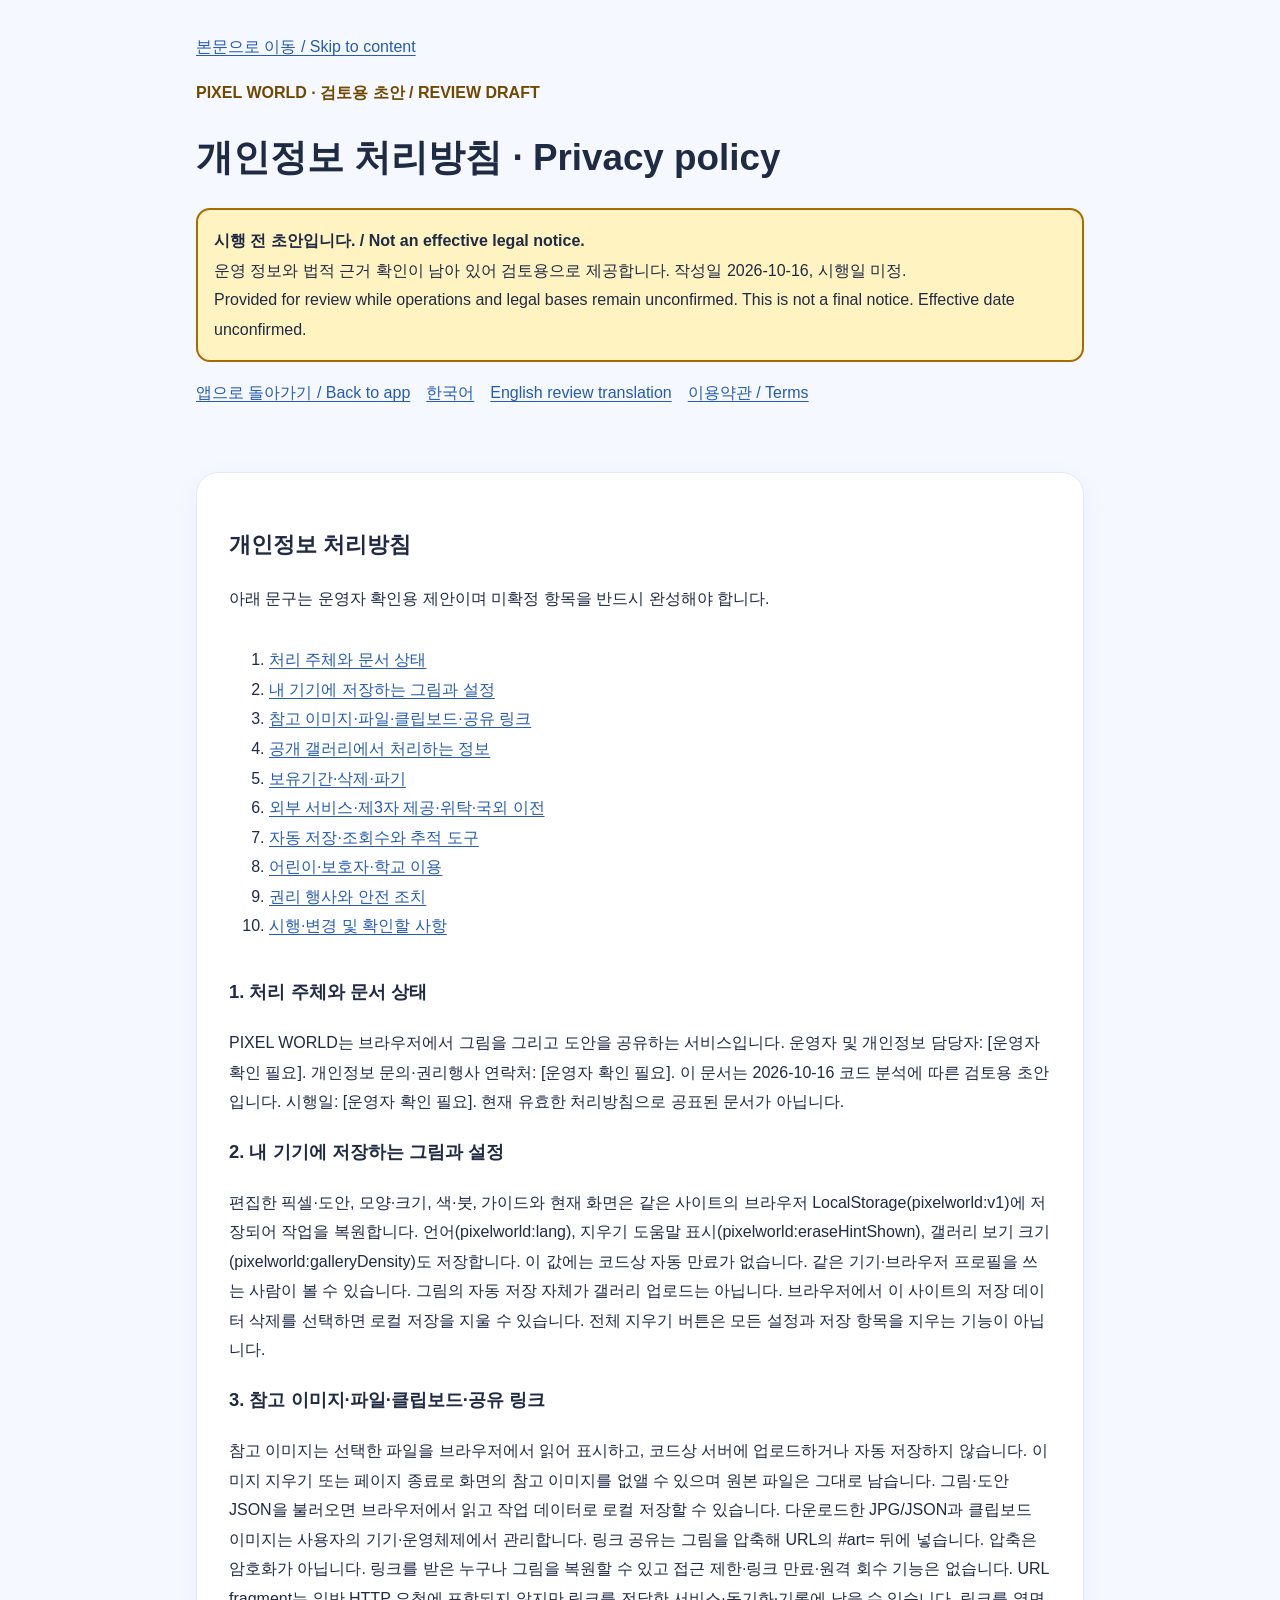
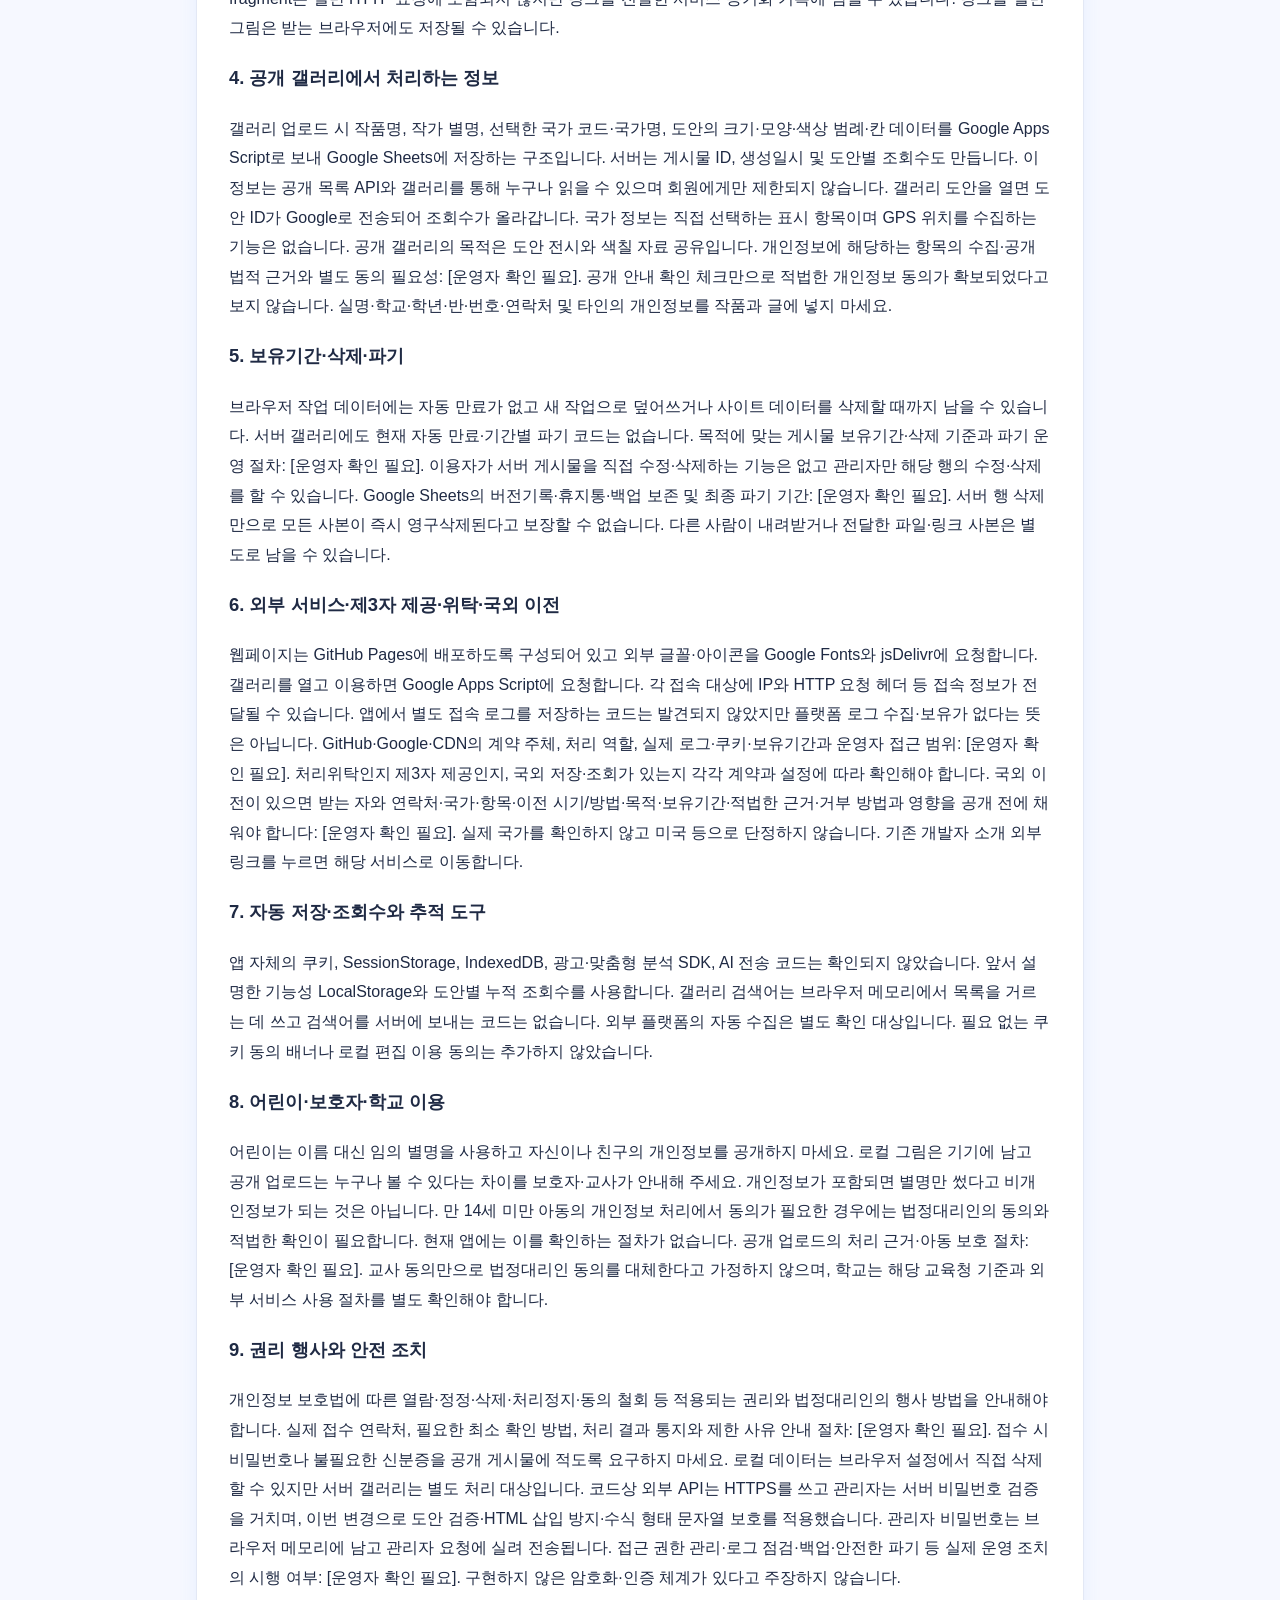
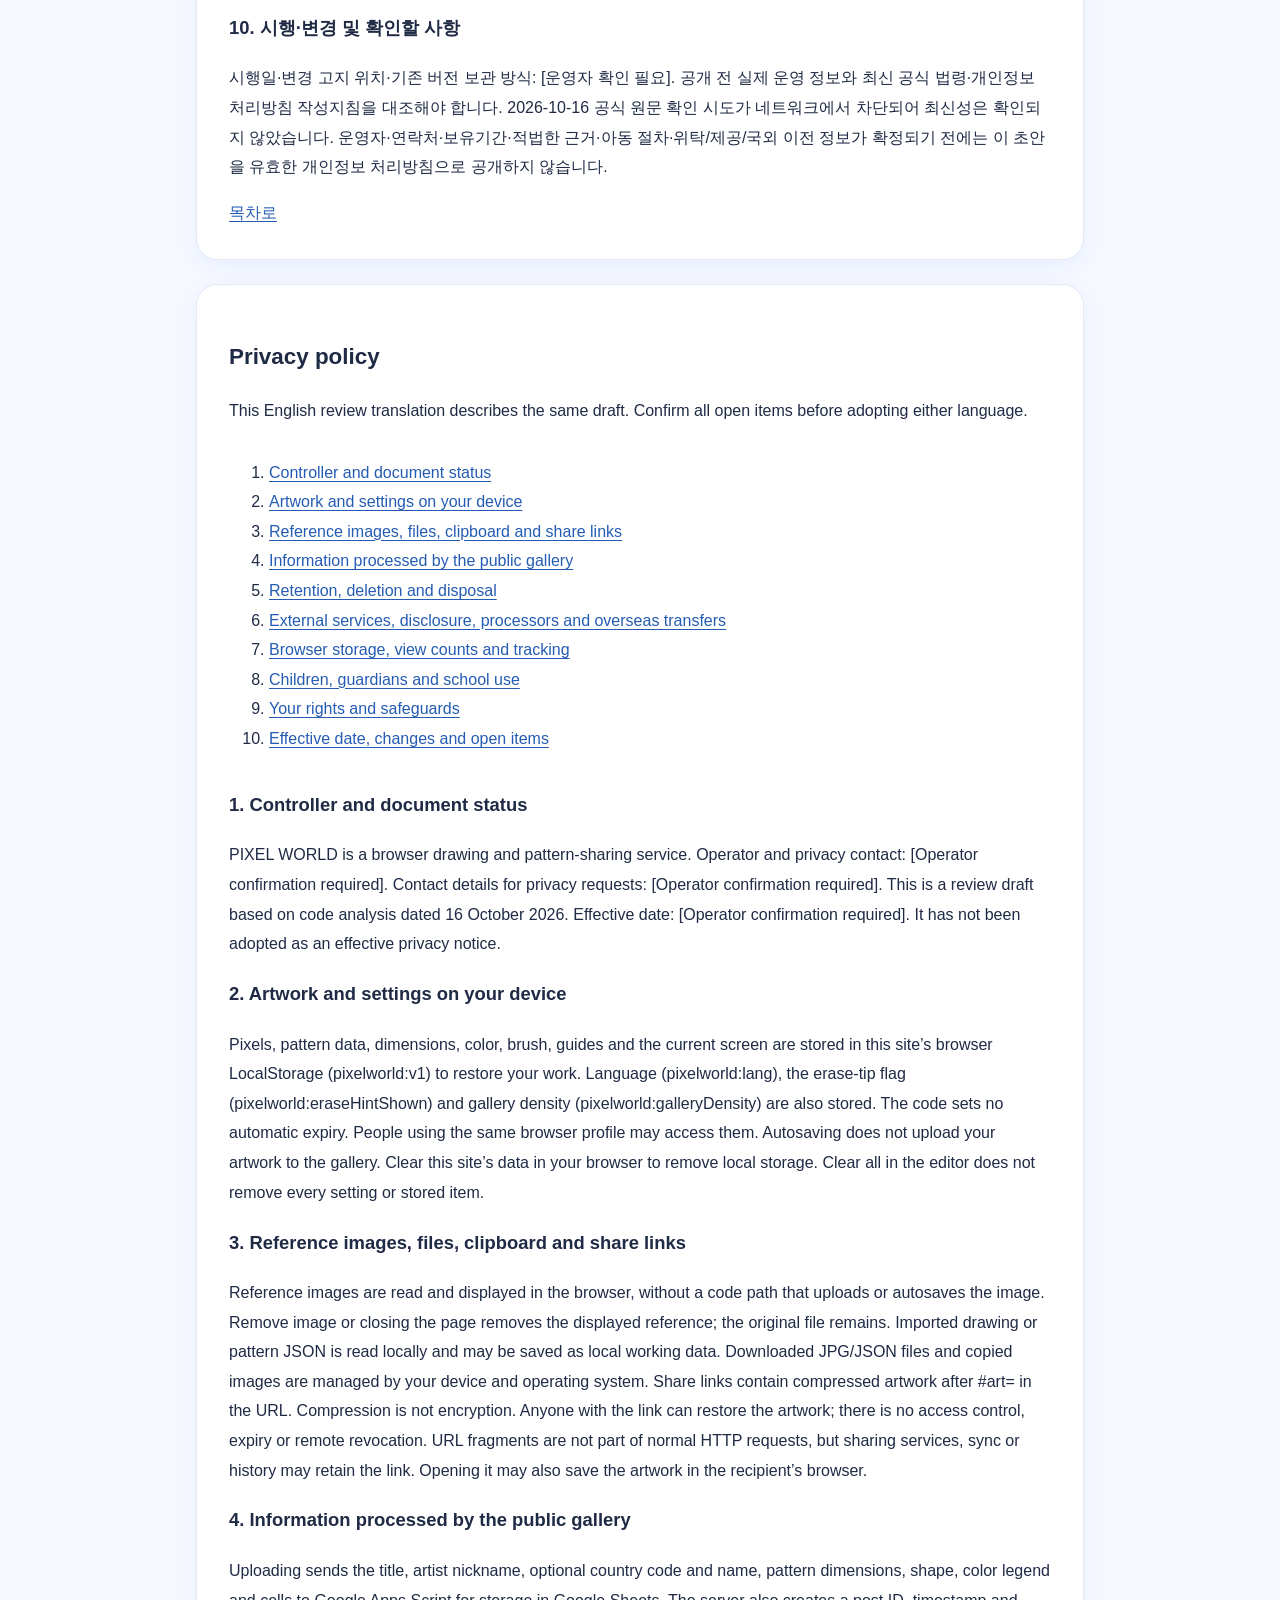
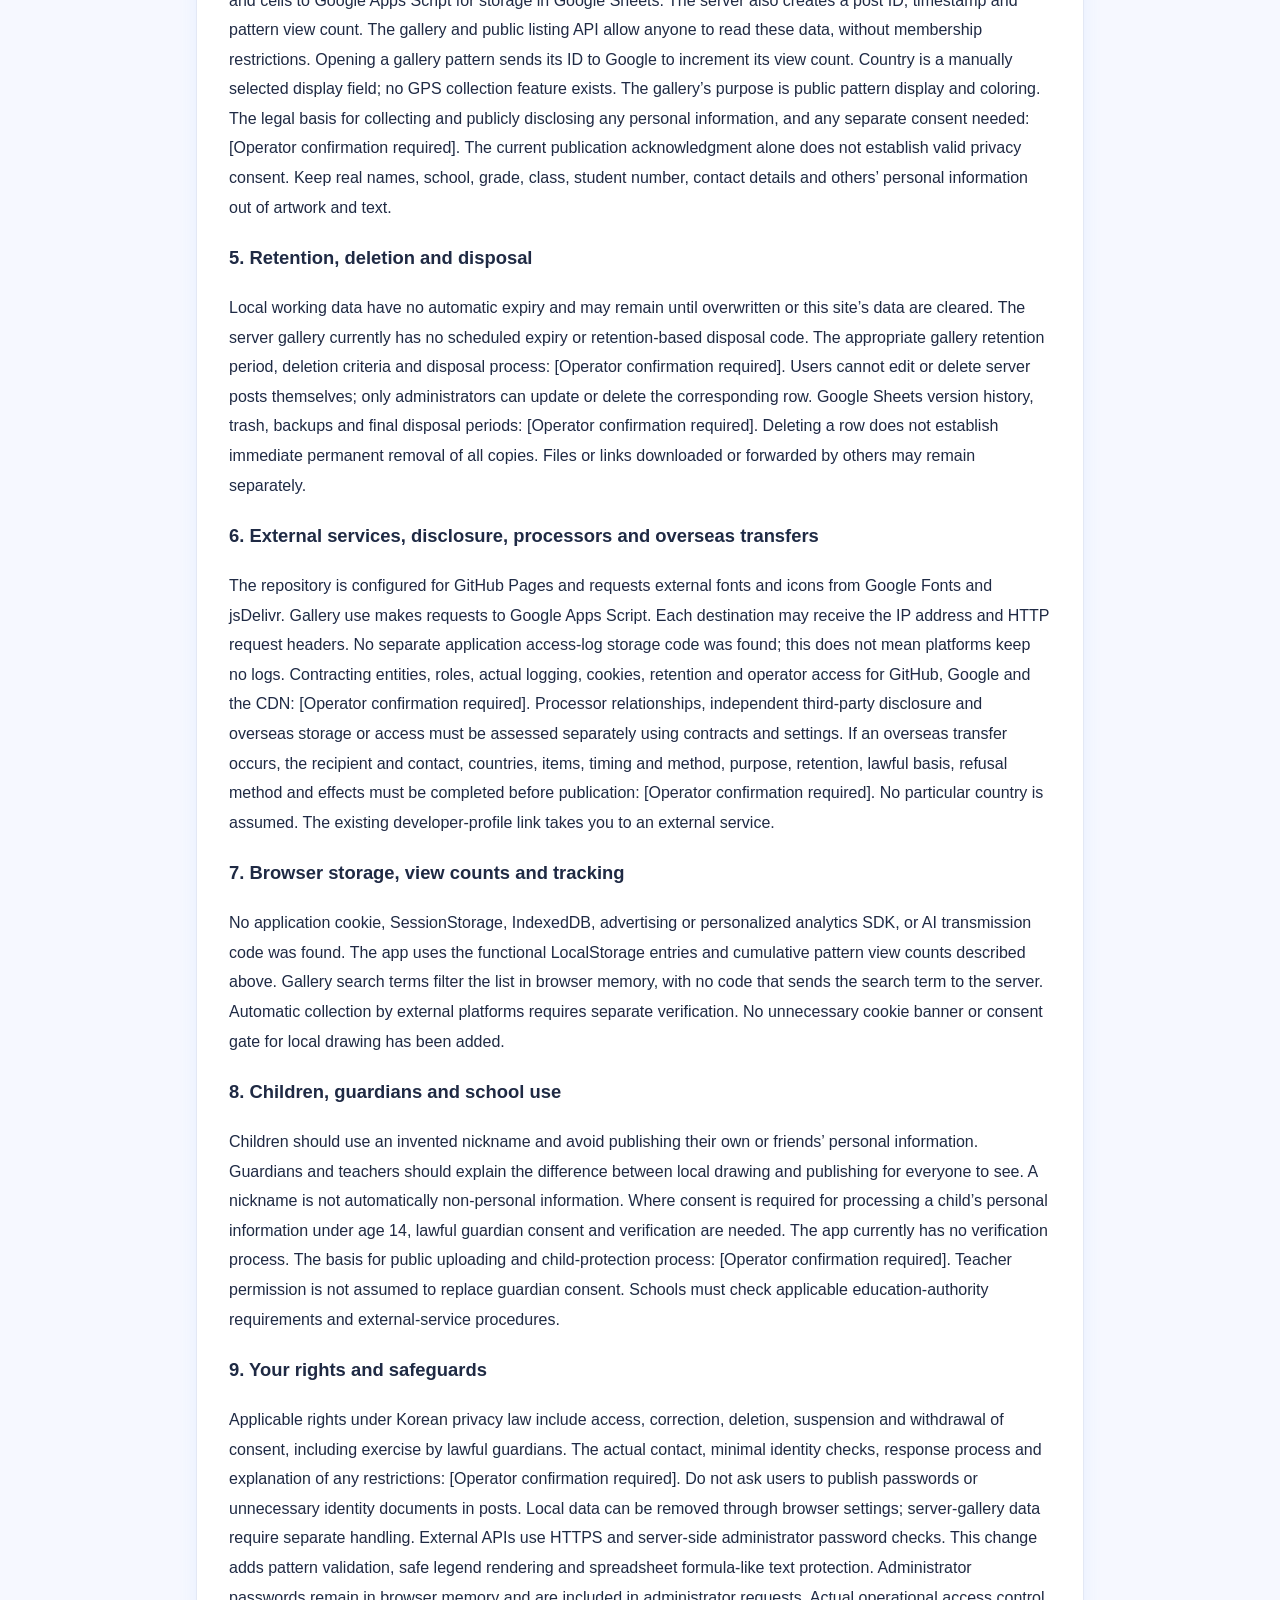
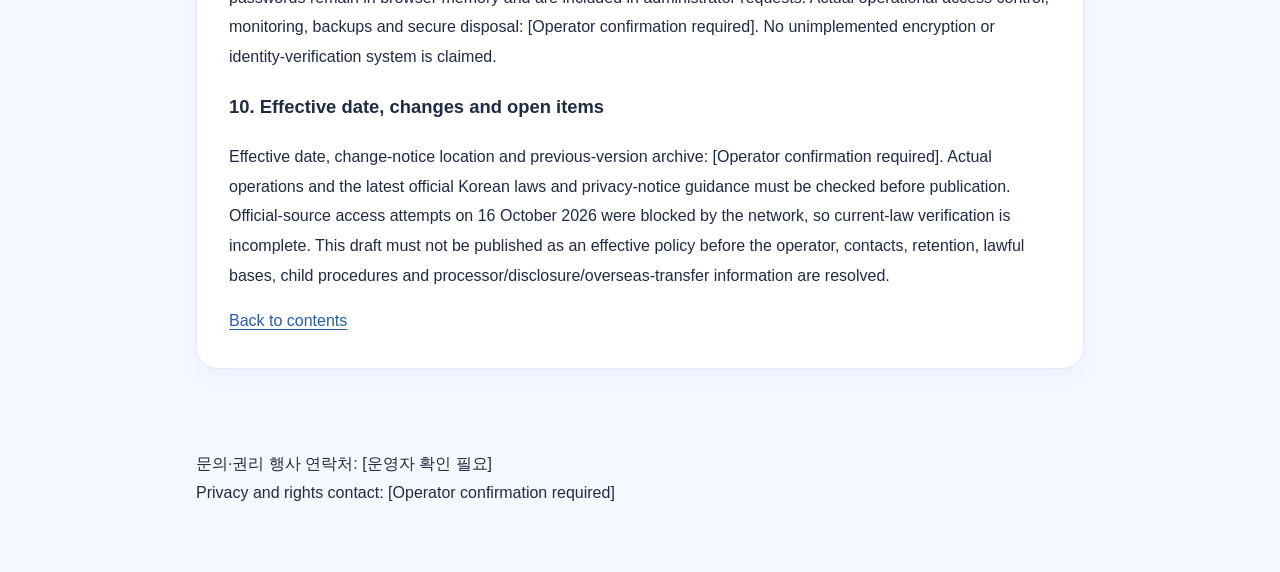
==== privacy.html @ c23c1df1 "Add footer links to clearly labeled legal review drafts" ====
<!doctype html><html lang="ko"><head><meta charset="utf-8"><meta name="viewport" content="width=device-width,initial-scale=1"><meta name="robots" content="noindex,nofollow"><title>PIXEL WORLD · 개인정보 처리방침 검토용 초안 / Draft</title><style>*{box-sizing:border-box}html{scroll-behavior:smooth;scroll-padding-top:1rem}body{margin:0;background:#f6f8ff;color:#1f2a44;font:1rem/1.85 'Pretendard GOV',-apple-system,BlinkMacSystemFont,'Segoe UI',sans-serif}a{color:#245bb3;text-underline-offset:.2em}a:focus-visible{outline:3px solid #2a6bd9;outline-offset:4px}header,main,footer{max-width:58rem;margin:auto;padding:1.25rem}header{padding-top:2rem}h1{font-size:clamp(1.65rem,5vw,2.3rem);line-height:1.4}h2{font-size:1.4rem}h3{font-size:1.15rem}nav{display:flex;flex-wrap:wrap;gap:1rem}article{background:white;padding:clamp(1rem,4vw,2rem);border:1px solid #e3e8f5;border-radius:22px;margin:1.5rem 0;box-shadow:0 6px 20px #4c8dff15}.notice{padding:1rem;background:#fff3c2;border:2px solid #a76b00;border-radius:14px}.badge{font-weight:800;color:#704800}p{overflow-wrap:anywhere}section section{border-top:1px solid #e3e8f5;padding-top:.5rem;margin-top:1.8rem}.skip{display:block}footer{padding-bottom:3rem}@media(prefers-reduced-motion:reduce){html{scroll-behavior:auto}}@media print{body{background:white}article{box-shadow:none}.notice{border:2px solid black}}</style></head><body><header><a class="skip" href="#main">본문으로 이동 / Skip to content</a><p class="badge">PIXEL WORLD · 검토용 초안 / REVIEW DRAFT</p><h1>개인정보 처리방침 · Privacy policy</h1><p class="notice"><strong>시행 전 초안입니다. / Not an effective legal notice.</strong><br>운영 정보와 법적 근거 확인이 남아 있어 검토용으로 제공합니다. 작성일 2026-10-16, 시행일 미정.<br>Provided for review while operations and legal bases remain unconfirmed. This is not a final notice. Effective date unconfirmed.</p><nav aria-label="언어와 문서 / Languages and documents"><a href="index.html">앱으로 돌아가기 / Back to app</a><a href="#ko">한국어</a><a href="#en" lang="en">English review translation</a><a href="terms.html">이용약관 / Terms</a></nav></header><main id="main">
<article lang="ko" id="ko"><h2>개인정보 처리방침</h2><p>아래 문구는 운영자 확인용 제안이며 미확정 항목을 반드시 완성해야 합니다.</p><nav aria-label="목차 / Contents"><ol>
<li><a href="#ko-1">처리 주체와 문서 상태</a></li>
<li><a href="#ko-2">내 기기에 저장하는 그림과 설정</a></li>
<li><a href="#ko-3">참고 이미지·파일·클립보드·공유 링크</a></li>
<li><a href="#ko-4">공개 갤러리에서 처리하는 정보</a></li>
<li><a href="#ko-5">보유기간·삭제·파기</a></li>
<li><a href="#ko-6">외부 서비스·제3자 제공·위탁·국외 이전</a></li>
<li><a href="#ko-7">자동 저장·조회수와 추적 도구</a></li>
<li><a href="#ko-8">어린이·보호자·학교 이용</a></li>
<li><a href="#ko-9">권리 행사와 안전 조치</a></li>
<li><a href="#ko-10">시행·변경 및 확인할 사항</a></li>
</ol></nav>
<section id="ko-1"><h3>1. 처리 주체와 문서 상태</h3><p>PIXEL WORLD는 브라우저에서 그림을 그리고 도안을 공유하는 서비스입니다. 운영자 및 개인정보 담당자: [운영자 확인 필요]. 개인정보 문의·권리행사 연락처: [운영자 확인 필요]. 이 문서는 2026-10-16 코드 분석에 따른 검토용 초안입니다. 시행일: [운영자 확인 필요]. 현재 유효한 처리방침으로 공표된 문서가 아닙니다.</p></section>
<section id="ko-2"><h3>2. 내 기기에 저장하는 그림과 설정</h3><p>편집한 픽셀·도안, 모양·크기, 색·붓, 가이드와 현재 화면은 같은 사이트의 브라우저 LocalStorage(pixelworld:v1)에 저장되어 작업을 복원합니다. 언어(pixelworld:lang), 지우기 도움말 표시(pixelworld:eraseHintShown), 갤러리 보기 크기(pixelworld:galleryDensity)도 저장합니다. 이 값에는 코드상 자동 만료가 없습니다. 같은 기기·브라우저 프로필을 쓰는 사람이 볼 수 있습니다. 그림의 자동 저장 자체가 갤러리 업로드는 아닙니다. 브라우저에서 이 사이트의 저장 데이터 삭제를 선택하면 로컬 저장을 지울 수 있습니다. 전체 지우기 버튼은 모든 설정과 저장 항목을 지우는 기능이 아닙니다.</p></section>
<section id="ko-3"><h3>3. 참고 이미지·파일·클립보드·공유 링크</h3><p>참고 이미지는 선택한 파일을 브라우저에서 읽어 표시하고, 코드상 서버에 업로드하거나 자동 저장하지 않습니다. 이미지 지우기 또는 페이지 종료로 화면의 참고 이미지를 없앨 수 있으며 원본 파일은 그대로 남습니다. 그림·도안 JSON을 불러오면 브라우저에서 읽고 작업 데이터로 로컬 저장할 수 있습니다. 다운로드한 JPG/JSON과 클립보드 이미지는 사용자의 기기·운영체제에서 관리합니다. 링크 공유는 그림을 압축해 URL의 #art= 뒤에 넣습니다. 압축은 암호화가 아닙니다. 링크를 받은 누구나 그림을 복원할 수 있고 접근 제한·링크 만료·원격 회수 기능은 없습니다. URL fragment는 일반 HTTP 요청에 포함되지 않지만 링크를 전달한 서비스·동기화·기록에 남을 수 있습니다. 링크를 열면 그림은 받는 브라우저에도 저장될 수 있습니다.</p></section>
<section id="ko-4"><h3>4. 공개 갤러리에서 처리하는 정보</h3><p>갤러리 업로드 시 작품명, 작가 별명, 선택한 국가 코드·국가명, 도안의 크기·모양·색상 범례·칸 데이터를 Google Apps Script로 보내 Google Sheets에 저장하는 구조입니다. 서버는 게시물 ID, 생성일시 및 도안별 조회수도 만듭니다. 이 정보는 공개 목록 API와 갤러리를 통해 누구나 읽을 수 있으며 회원에게만 제한되지 않습니다. 갤러리 도안을 열면 도안 ID가 Google로 전송되어 조회수가 올라갑니다. 국가 정보는 직접 선택하는 표시 항목이며 GPS 위치를 수집하는 기능은 없습니다. 공개 갤러리의 목적은 도안 전시와 색칠 자료 공유입니다. 개인정보에 해당하는 항목의 수집·공개 법적 근거와 별도 동의 필요성: [운영자 확인 필요]. 공개 안내 확인 체크만으로 적법한 개인정보 동의가 확보되었다고 보지 않습니다. 실명·학교·학년·반·번호·연락처 및 타인의 개인정보를 작품과 글에 넣지 마세요.</p></section>
<section id="ko-5"><h3>5. 보유기간·삭제·파기</h3><p>브라우저 작업 데이터에는 자동 만료가 없고 새 작업으로 덮어쓰거나 사이트 데이터를 삭제할 때까지 남을 수 있습니다. 서버 갤러리에도 현재 자동 만료·기간별 파기 코드는 없습니다. 목적에 맞는 게시물 보유기간·삭제 기준과 파기 운영 절차: [운영자 확인 필요]. 이용자가 서버 게시물을 직접 수정·삭제하는 기능은 없고 관리자만 해당 행의 수정·삭제를 할 수 있습니다. Google Sheets의 버전기록·휴지통·백업 보존 및 최종 파기 기간: [운영자 확인 필요]. 서버 행 삭제만으로 모든 사본이 즉시 영구삭제된다고 보장할 수 없습니다. 다른 사람이 내려받거나 전달한 파일·링크 사본은 별도로 남을 수 있습니다.</p></section>
<section id="ko-6"><h3>6. 외부 서비스·제3자 제공·위탁·국외 이전</h3><p>웹페이지는 GitHub Pages에 배포하도록 구성되어 있고 외부 글꼴·아이콘을 Google Fonts와 jsDelivr에 요청합니다. 갤러리를 열고 이용하면 Google Apps Script에 요청합니다. 각 접속 대상에 IP와 HTTP 요청 헤더 등 접속 정보가 전달될 수 있습니다. 앱에서 별도 접속 로그를 저장하는 코드는 발견되지 않았지만 플랫폼 로그 수집·보유가 없다는 뜻은 아닙니다. GitHub·Google·CDN의 계약 주체, 처리 역할, 실제 로그·쿠키·보유기간과 운영자 접근 범위: [운영자 확인 필요]. 처리위탁인지 제3자 제공인지, 국외 저장·조회가 있는지 각각 계약과 설정에 따라 확인해야 합니다. 국외 이전이 있으면 받는 자와 연락처·국가·항목·이전 시기/방법·목적·보유기간·적법한 근거·거부 방법과 영향을 공개 전에 채워야 합니다: [운영자 확인 필요]. 실제 국가를 확인하지 않고 미국 등으로 단정하지 않습니다. 기존 개발자 소개 외부 링크를 누르면 해당 서비스로 이동합니다.</p></section>
<section id="ko-7"><h3>7. 자동 저장·조회수와 추적 도구</h3><p>앱 자체의 쿠키, SessionStorage, IndexedDB, 광고·맞춤형 분석 SDK, AI 전송 코드는 확인되지 않았습니다. 앞서 설명한 기능성 LocalStorage와 도안별 누적 조회수를 사용합니다. 갤러리 검색어는 브라우저 메모리에서 목록을 거르는 데 쓰고 검색어를 서버에 보내는 코드는 없습니다. 외부 플랫폼의 자동 수집은 별도 확인 대상입니다. 필요 없는 쿠키 동의 배너나 로컬 편집 이용 동의는 추가하지 않았습니다.</p></section>
<section id="ko-8"><h3>8. 어린이·보호자·학교 이용</h3><p>어린이는 이름 대신 임의 별명을 사용하고 자신이나 친구의 개인정보를 공개하지 마세요. 로컬 그림은 기기에 남고 공개 업로드는 누구나 볼 수 있다는 차이를 보호자·교사가 안내해 주세요. 개인정보가 포함되면 별명만 썼다고 비개인정보가 되는 것은 아닙니다. 만 14세 미만 아동의 개인정보 처리에서 동의가 필요한 경우에는 법정대리인의 동의와 적법한 확인이 필요합니다. 현재 앱에는 이를 확인하는 절차가 없습니다. 공개 업로드의 처리 근거·아동 보호 절차: [운영자 확인 필요]. 교사 동의만으로 법정대리인 동의를 대체한다고 가정하지 않으며, 학교는 해당 교육청 기준과 외부 서비스 사용 절차를 별도 확인해야 합니다.</p></section>
<section id="ko-9"><h3>9. 권리 행사와 안전 조치</h3><p>개인정보 보호법에 따른 열람·정정·삭제·처리정지·동의 철회 등 적용되는 권리와 법정대리인의 행사 방법을 안내해야 합니다. 실제 접수 연락처, 필요한 최소 확인 방법, 처리 결과 통지와 제한 사유 안내 절차: [운영자 확인 필요]. 접수 시 비밀번호나 불필요한 신분증을 공개 게시물에 적도록 요구하지 마세요. 로컬 데이터는 브라우저 설정에서 직접 삭제할 수 있지만 서버 갤러리는 별도 처리 대상입니다. 코드상 외부 API는 HTTPS를 쓰고 관리자는 서버 비밀번호 검증을 거치며, 이번 변경으로 도안 검증·HTML 삽입 방지·수식 형태 문자열 보호를 적용했습니다. 관리자 비밀번호는 브라우저 메모리에 남고 관리자 요청에 실려 전송됩니다. 접근 권한 관리·로그 점검·백업·안전한 파기 등 실제 운영 조치의 시행 여부: [운영자 확인 필요]. 구현하지 않은 암호화·인증 체계가 있다고 주장하지 않습니다.</p></section>
<section id="ko-10"><h3>10. 시행·변경 및 확인할 사항</h3><p>시행일·변경 고지 위치·기존 버전 보관 방식: [운영자 확인 필요]. 공개 전 실제 운영 정보와 최신 공식 법령·개인정보 처리방침 작성지침을 대조해야 합니다. 2026-10-16 공식 원문 확인 시도가 네트워크에서 차단되어 최신성은 확인되지 않았습니다. 운영자·연락처·보유기간·적법한 근거·아동 절차·위탁/제공/국외 이전 정보가 확정되기 전에는 이 초안을 유효한 개인정보 처리방침으로 공개하지 않습니다.</p></section>
<a href="#ko">목차로</a></article>
<article lang="en" id="en"><h2>Privacy policy</h2><p>This English review translation describes the same draft. Confirm all open items before adopting either language.</p><nav aria-label="목차 / Contents"><ol>
<li><a href="#en-1">Controller and document status</a></li>
<li><a href="#en-2">Artwork and settings on your device</a></li>
<li><a href="#en-3">Reference images, files, clipboard and share links</a></li>
<li><a href="#en-4">Information processed by the public gallery</a></li>
<li><a href="#en-5">Retention, deletion and disposal</a></li>
<li><a href="#en-6">External services, disclosure, processors and overseas transfers</a></li>
<li><a href="#en-7">Browser storage, view counts and tracking</a></li>
<li><a href="#en-8">Children, guardians and school use</a></li>
<li><a href="#en-9">Your rights and safeguards</a></li>
<li><a href="#en-10">Effective date, changes and open items</a></li>
</ol></nav>
<section id="en-1"><h3>1. Controller and document status</h3><p>PIXEL WORLD is a browser drawing and pattern-sharing service. Operator and privacy contact: [Operator confirmation required]. Contact details for privacy requests: [Operator confirmation required]. This is a review draft based on code analysis dated 16 October 2026. Effective date: [Operator confirmation required]. It has not been adopted as an effective privacy notice.</p></section>
<section id="en-2"><h3>2. Artwork and settings on your device</h3><p>Pixels, pattern data, dimensions, color, brush, guides and the current screen are stored in this site’s browser LocalStorage (pixelworld:v1) to restore your work. Language (pixelworld:lang), the erase-tip flag (pixelworld:eraseHintShown) and gallery density (pixelworld:galleryDensity) are also stored. The code sets no automatic expiry. People using the same browser profile may access them. Autosaving does not upload your artwork to the gallery. Clear this site’s data in your browser to remove local storage. Clear all in the editor does not remove every setting or stored item.</p></section>
<section id="en-3"><h3>3. Reference images, files, clipboard and share links</h3><p>Reference images are read and displayed in the browser, without a code path that uploads or autosaves the image. Remove image or closing the page removes the displayed reference; the original file remains. Imported drawing or pattern JSON is read locally and may be saved as local working data. Downloaded JPG/JSON files and copied images are managed by your device and operating system. Share links contain compressed artwork after #art= in the URL. Compression is not encryption. Anyone with the link can restore the artwork; there is no access control, expiry or remote revocation. URL fragments are not part of normal HTTP requests, but sharing services, sync or history may retain the link. Opening it may also save the artwork in the recipient’s browser.</p></section>
<section id="en-4"><h3>4. Information processed by the public gallery</h3><p>Uploading sends the title, artist nickname, optional country code and name, pattern dimensions, shape, color legend and cells to Google Apps Script for storage in Google Sheets. The server also creates a post ID, timestamp and pattern view count. The gallery and public listing API allow anyone to read these data, without membership restrictions. Opening a gallery pattern sends its ID to Google to increment its view count. Country is a manually selected display field; no GPS collection feature exists. The gallery’s purpose is public pattern display and coloring. The legal basis for collecting and publicly disclosing any personal information, and any separate consent needed: [Operator confirmation required]. The current publication acknowledgment alone does not establish valid privacy consent. Keep real names, school, grade, class, student number, contact details and others’ personal information out of artwork and text.</p></section>
<section id="en-5"><h3>5. Retention, deletion and disposal</h3><p>Local working data have no automatic expiry and may remain until overwritten or this site’s data are cleared. The server gallery currently has no scheduled expiry or retention-based disposal code. The appropriate gallery retention period, deletion criteria and disposal process: [Operator confirmation required]. Users cannot edit or delete server posts themselves; only administrators can update or delete the corresponding row. Google Sheets version history, trash, backups and final disposal periods: [Operator confirmation required]. Deleting a row does not establish immediate permanent removal of all copies. Files or links downloaded or forwarded by others may remain separately.</p></section>
<section id="en-6"><h3>6. External services, disclosure, processors and overseas transfers</h3><p>The repository is configured for GitHub Pages and requests external fonts and icons from Google Fonts and jsDelivr. Gallery use makes requests to Google Apps Script. Each destination may receive the IP address and HTTP request headers. No separate application access-log storage code was found; this does not mean platforms keep no logs. Contracting entities, roles, actual logging, cookies, retention and operator access for GitHub, Google and the CDN: [Operator confirmation required]. Processor relationships, independent third-party disclosure and overseas storage or access must be assessed separately using contracts and settings. If an overseas transfer occurs, the recipient and contact, countries, items, timing and method, purpose, retention, lawful basis, refusal method and effects must be completed before publication: [Operator confirmation required]. No particular country is assumed. The existing developer-profile link takes you to an external service.</p></section>
<section id="en-7"><h3>7. Browser storage, view counts and tracking</h3><p>No application cookie, SessionStorage, IndexedDB, advertising or personalized analytics SDK, or AI transmission code was found. The app uses the functional LocalStorage entries and cumulative pattern view counts described above. Gallery search terms filter the list in browser memory, with no code that sends the search term to the server. Automatic collection by external platforms requires separate verification. No unnecessary cookie banner or consent gate for local drawing has been added.</p></section>
<section id="en-8"><h3>8. Children, guardians and school use</h3><p>Children should use an invented nickname and avoid publishing their own or friends’ personal information. Guardians and teachers should explain the difference between local drawing and publishing for everyone to see. A nickname is not automatically non-personal information. Where consent is required for processing a child’s personal information under age 14, lawful guardian consent and verification are needed. The app currently has no verification process. The basis for public uploading and child-protection process: [Operator confirmation required]. Teacher permission is not assumed to replace guardian consent. Schools must check applicable education-authority requirements and external-service procedures.</p></section>
<section id="en-9"><h3>9. Your rights and safeguards</h3><p>Applicable rights under Korean privacy law include access, correction, deletion, suspension and withdrawal of consent, including exercise by lawful guardians. The actual contact, minimal identity checks, response process and explanation of any restrictions: [Operator confirmation required]. Do not ask users to publish passwords or unnecessary identity documents in posts. Local data can be removed through browser settings; server-gallery data require separate handling. External APIs use HTTPS and server-side administrator password checks. This change adds pattern validation, safe legend rendering and spreadsheet formula-like text protection. Administrator passwords remain in browser memory and are included in administrator requests. Actual operational access control, monitoring, backups and secure disposal: [Operator confirmation required]. No unimplemented encryption or identity-verification system is claimed.</p></section>
<section id="en-10"><h3>10. Effective date, changes and open items</h3><p>Effective date, change-notice location and previous-version archive: [Operator confirmation required]. Actual operations and the latest official Korean laws and privacy-notice guidance must be checked before publication. Official-source access attempts on 16 October 2026 were blocked by the network, so current-law verification is incomplete. This draft must not be published as an effective policy before the operator, contacts, retention, lawful bases, child procedures and processor/disclosure/overseas-transfer information are resolved.</p></section>
<a href="#en">Back to contents</a></article>
</main><footer><p>문의·권리 행사 연락처: [운영자 확인 필요]<br>Privacy and rights contact: [Operator confirmation required]</p></footer></body></html>
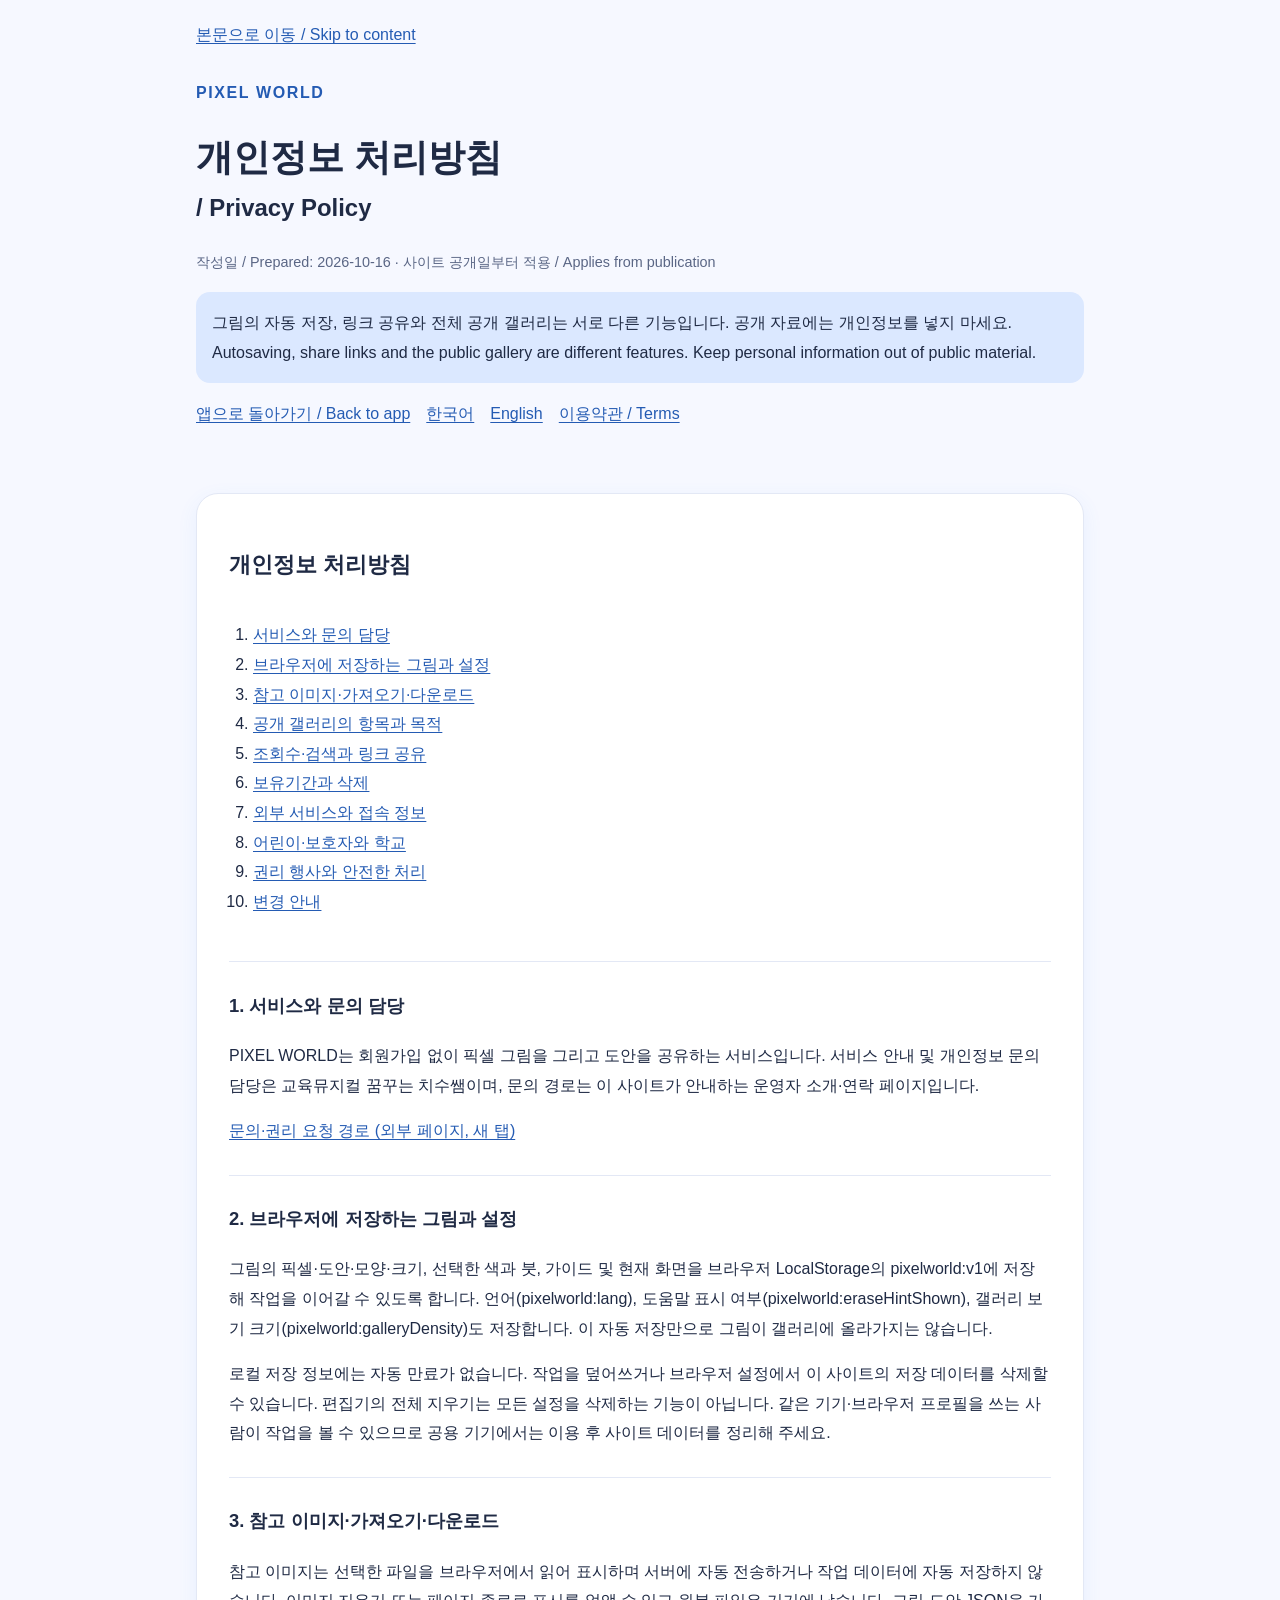
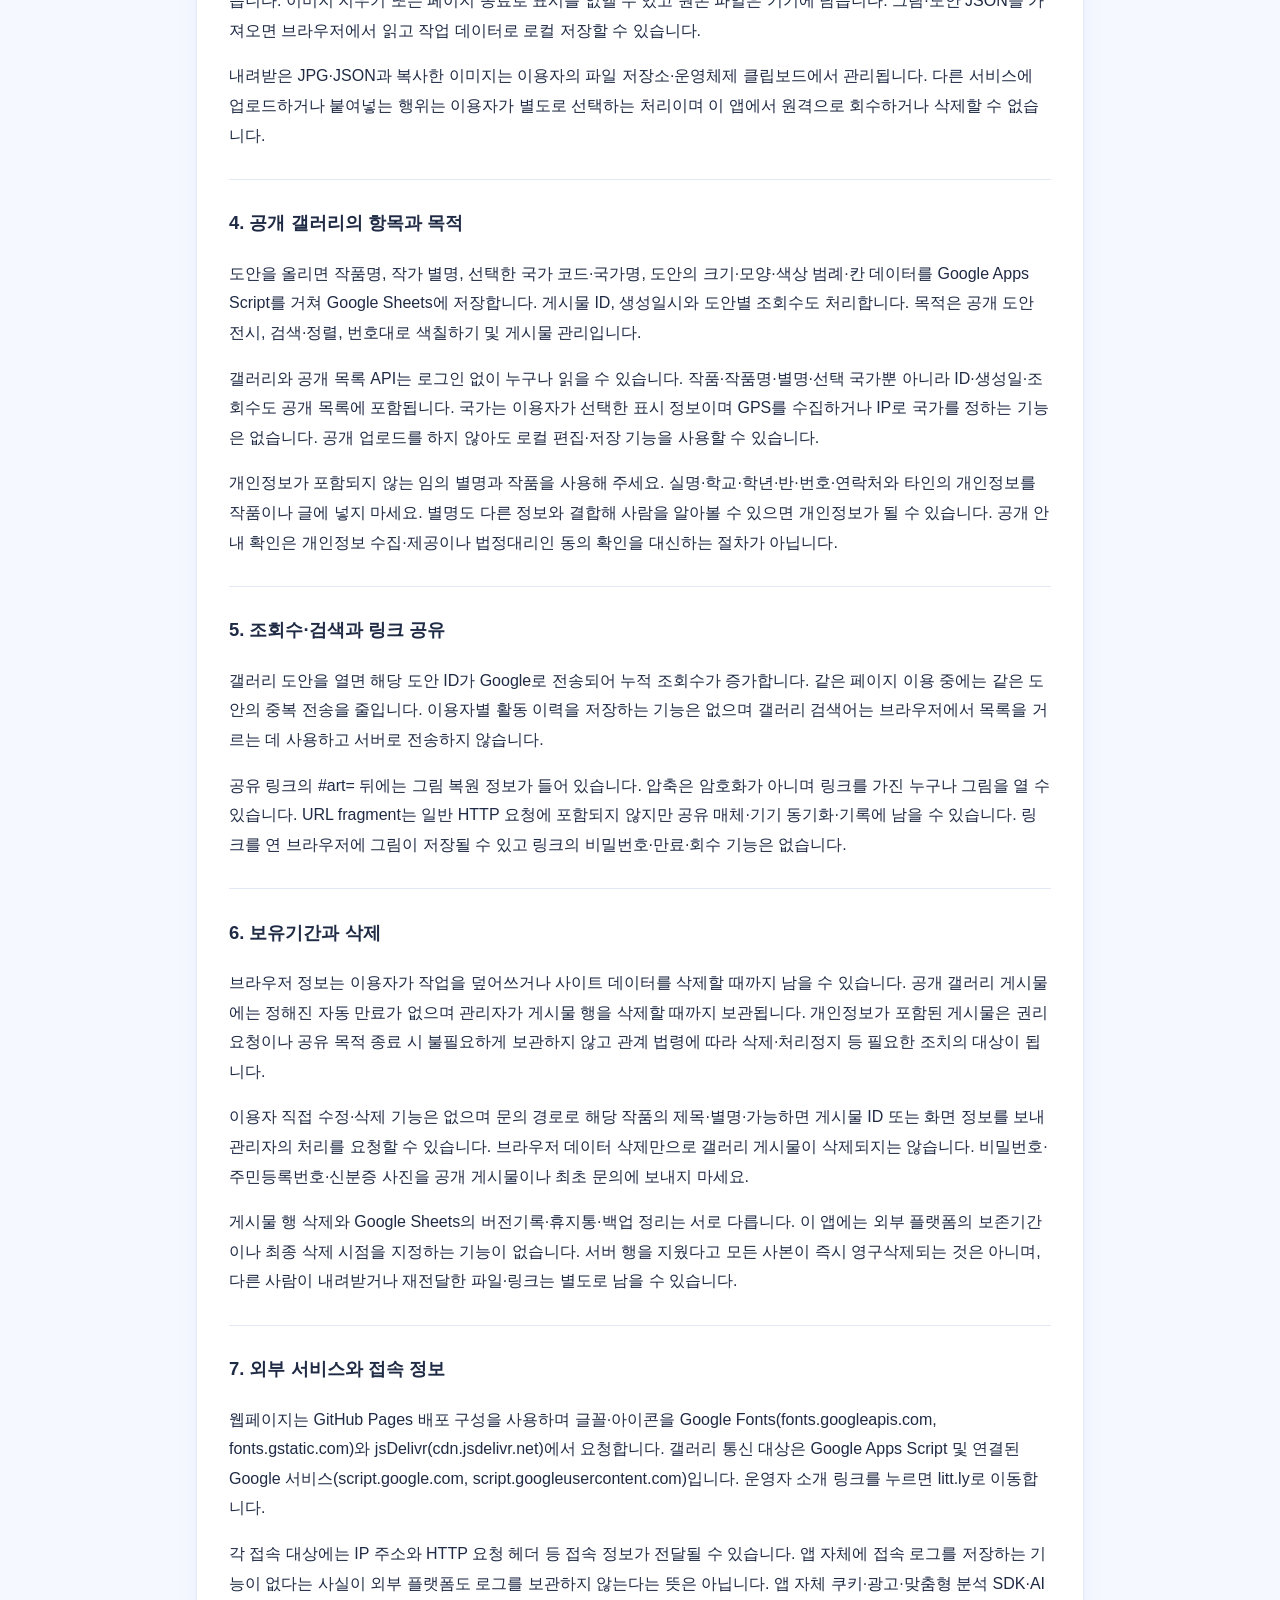
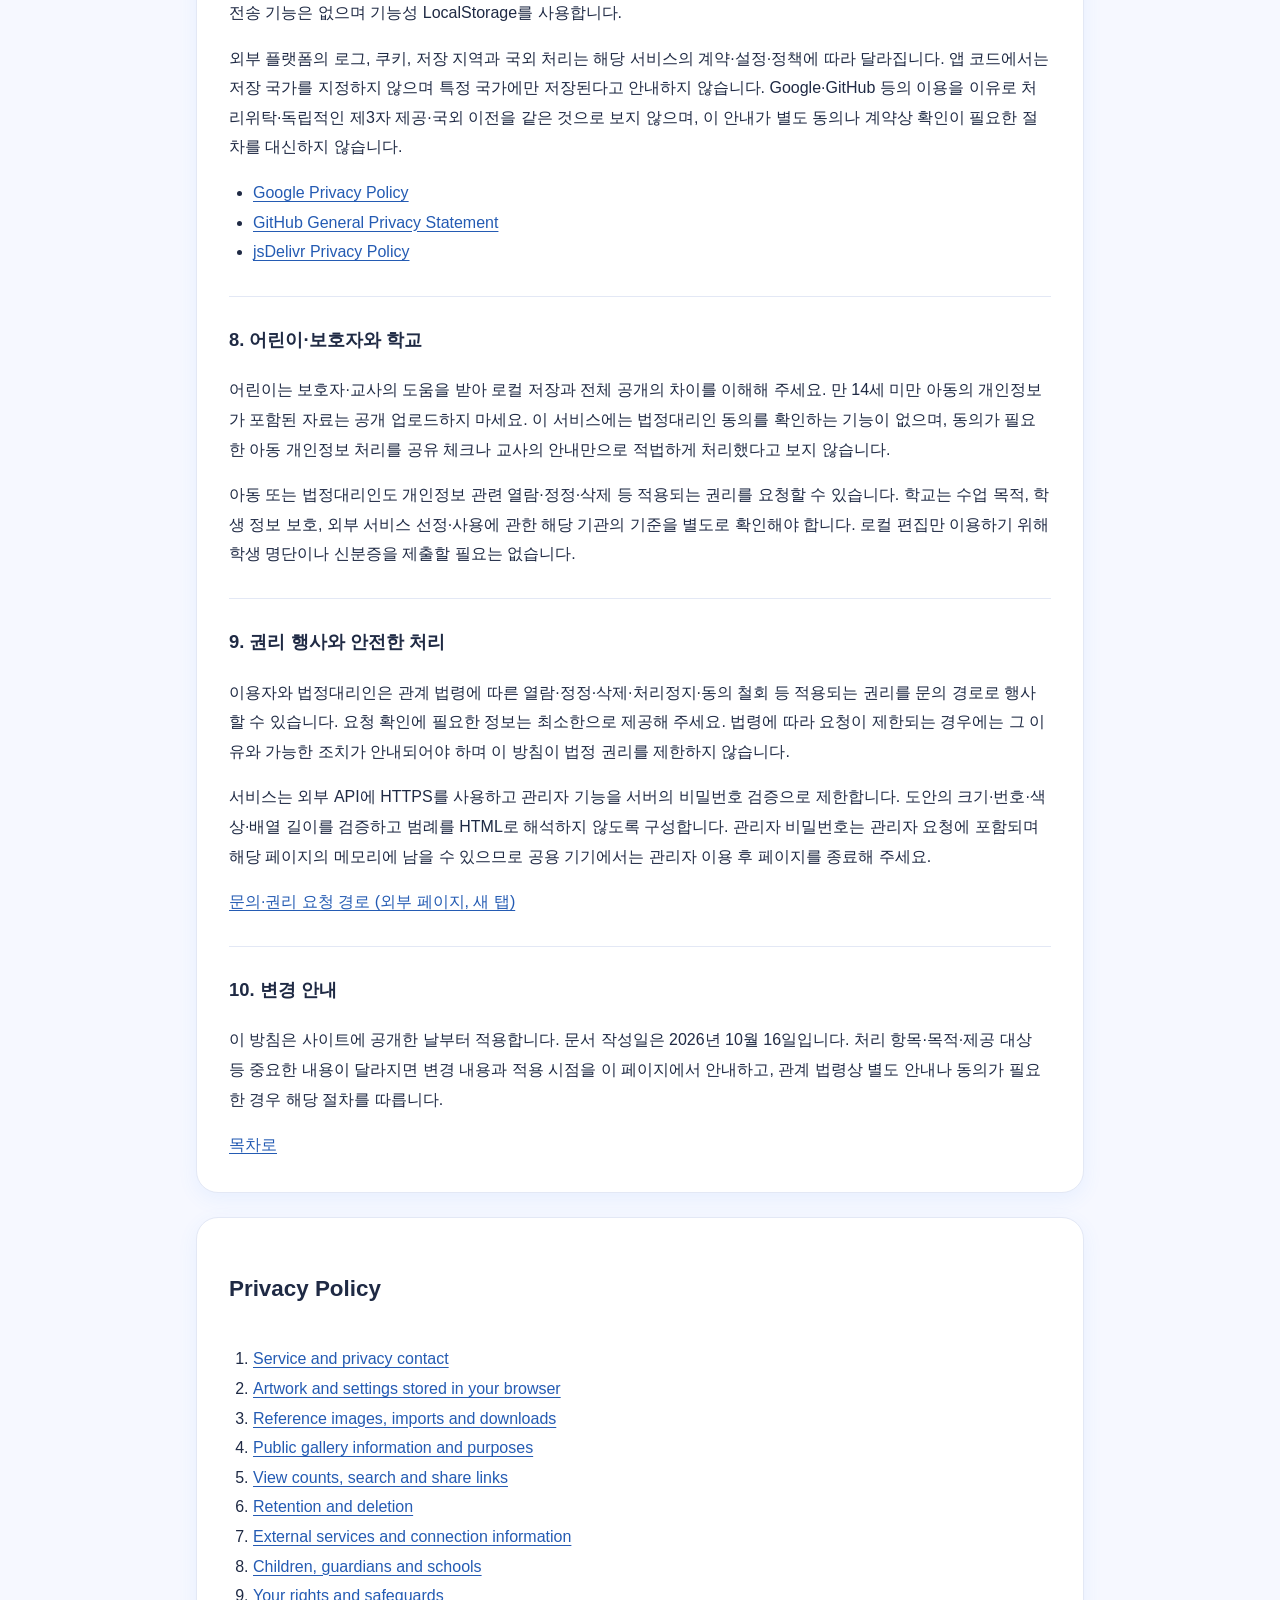
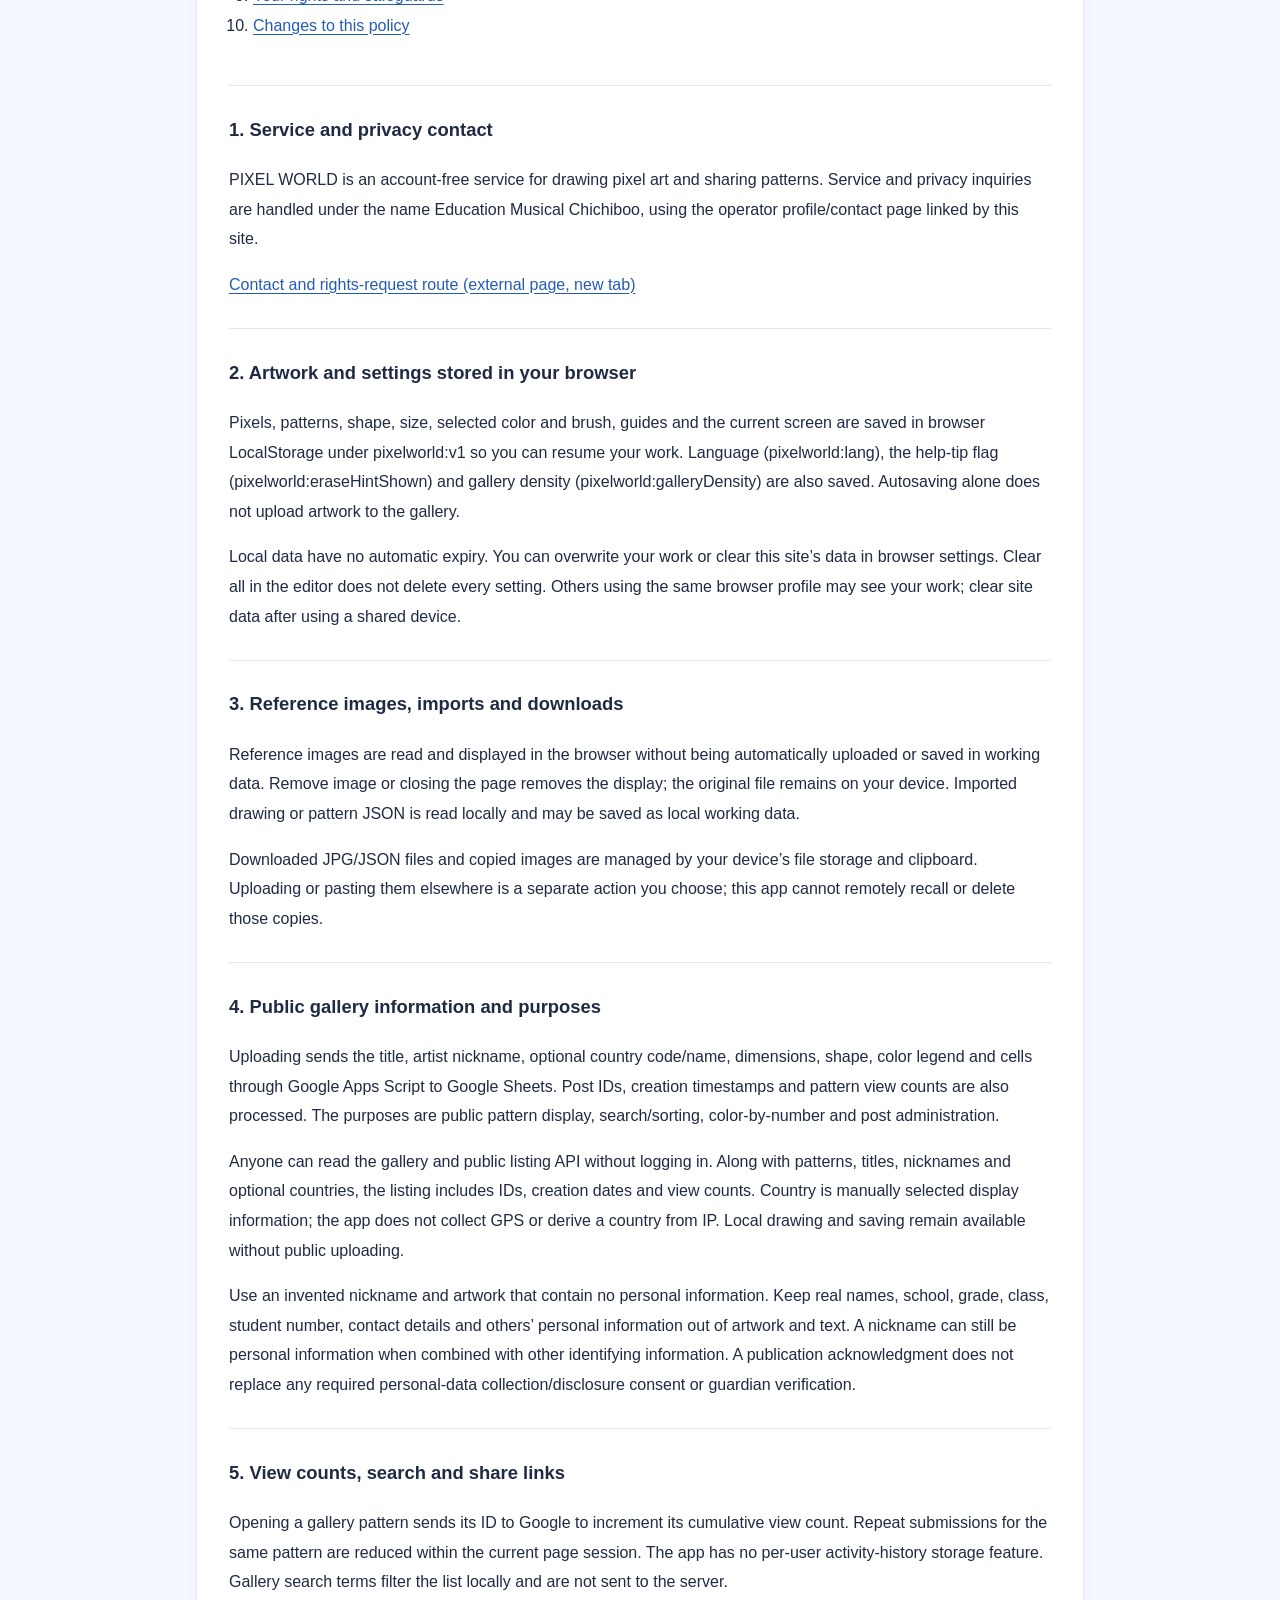
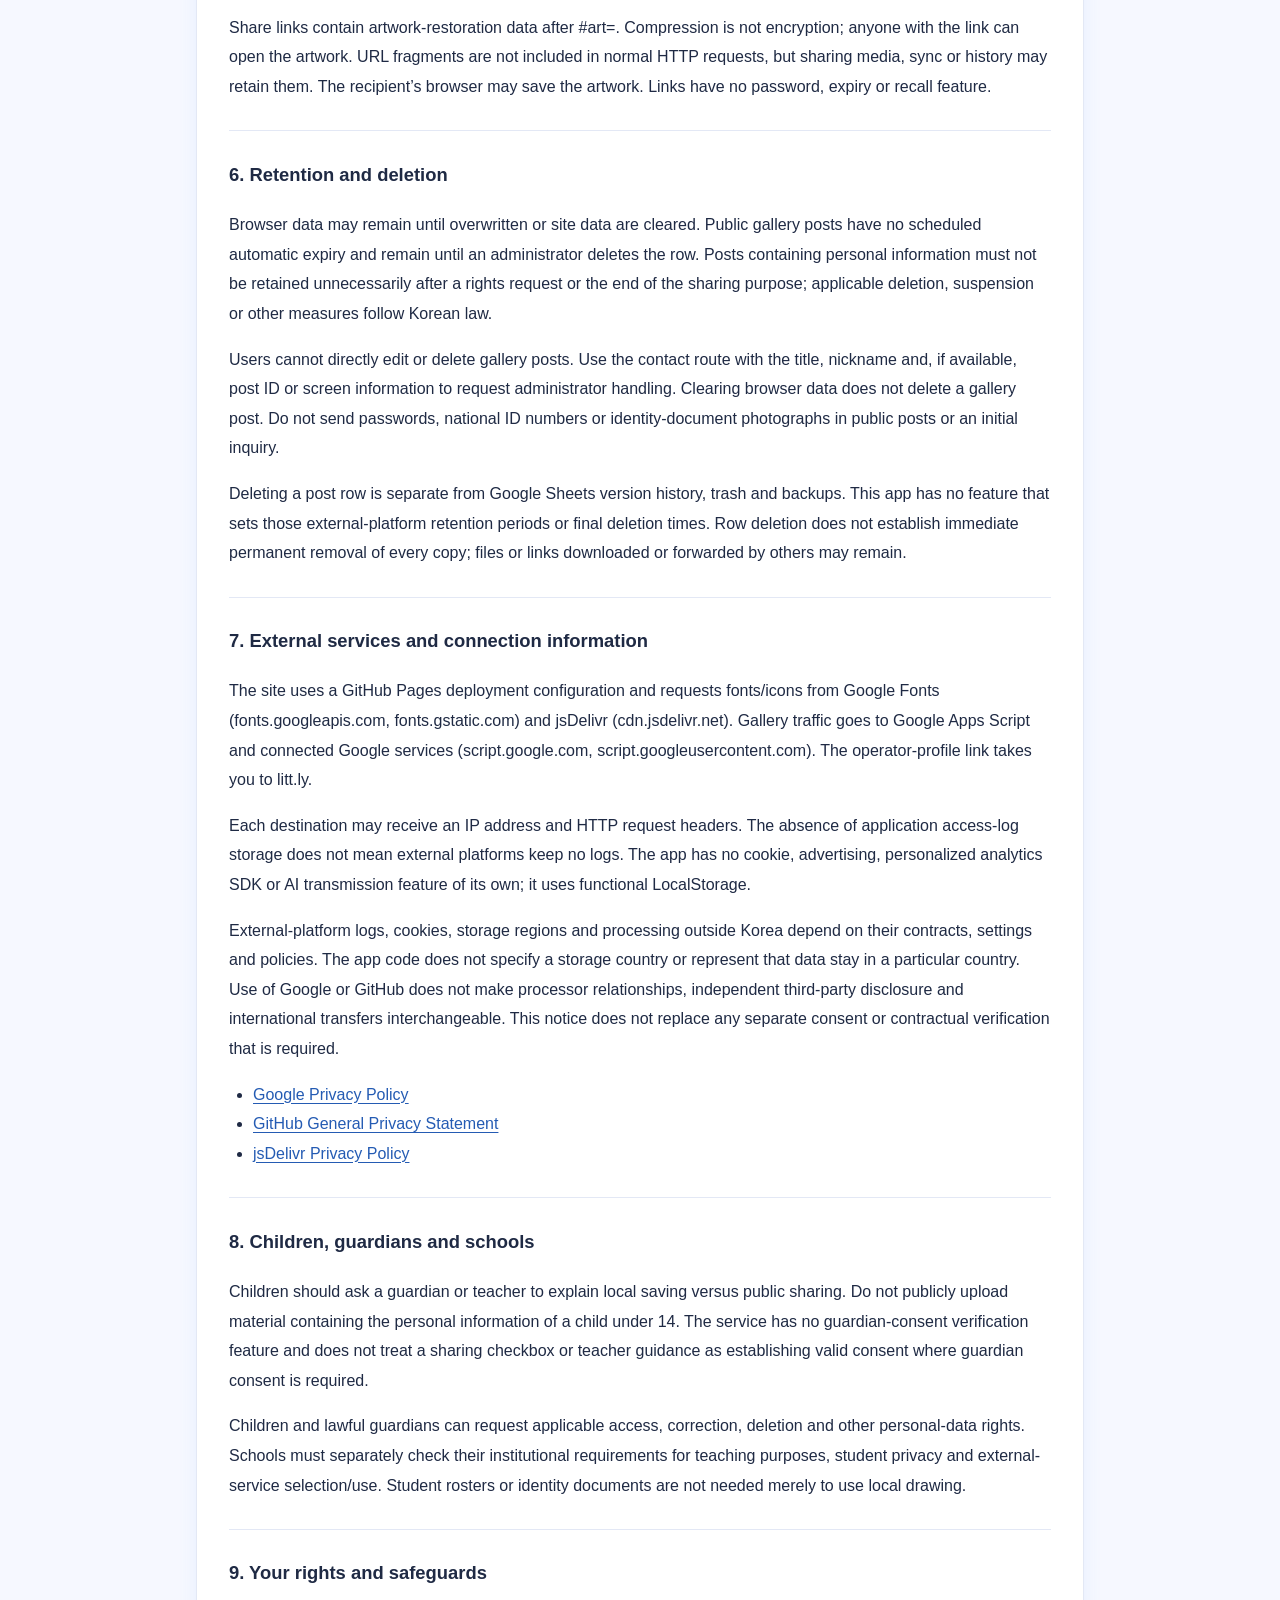
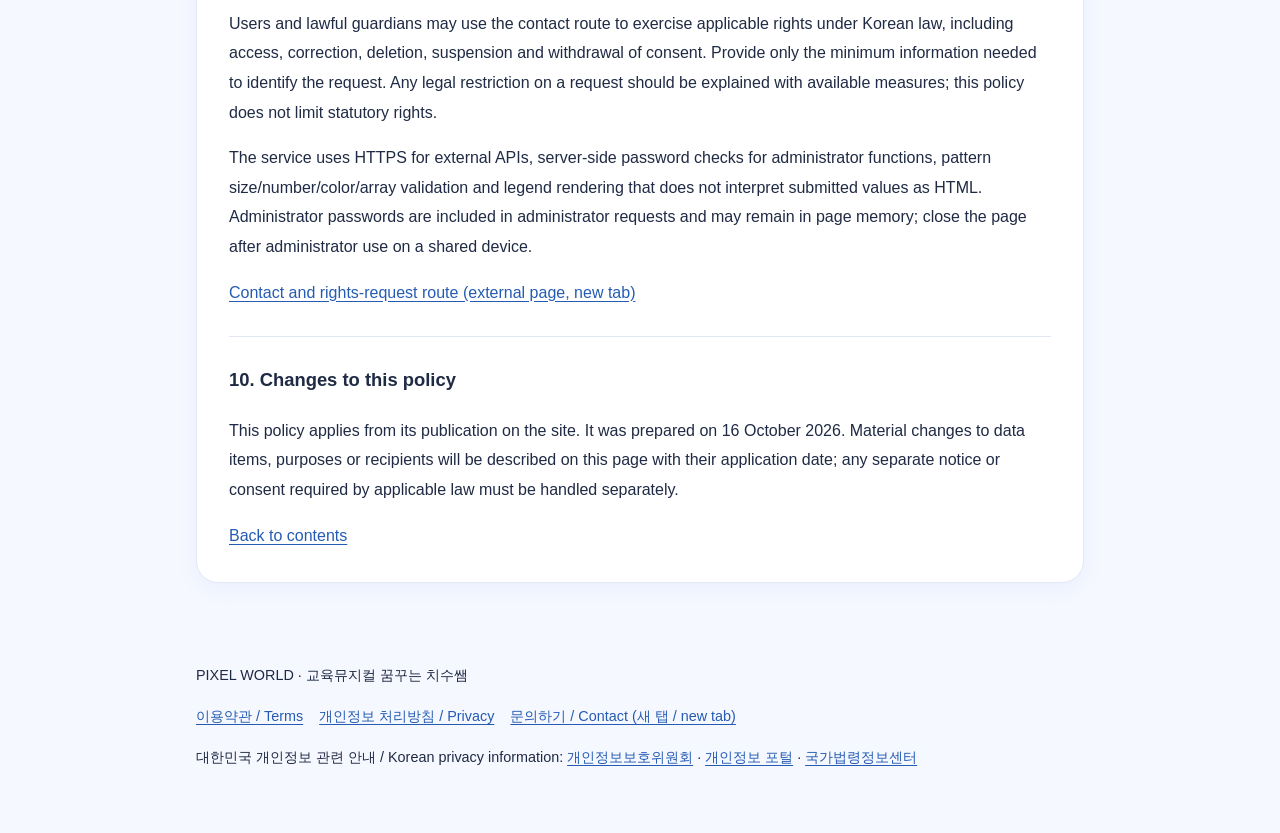
==== commit 87d7ef15: "Publish bilingual legal notices and clarify public sharing permissions" ====
--- a/privacy.html
+++ b/privacy.html
@@ -1,48 +1,172 @@
-<!doctype html><html lang="ko"><head><meta charset="utf-8"><meta name="viewport" content="width=device-width,initial-scale=1"><meta name="robots" content="noindex,nofollow"><title>PIXEL WORLD · 개인정보 처리방침 검토용 초안 / Draft</title><style>*{box-sizing:border-box}html{scroll-behavior:smooth;scroll-padding-top:1rem}body{margin:0;background:#f6f8ff;color:#1f2a44;font:1rem/1.85 'Pretendard GOV',-apple-system,BlinkMacSystemFont,'Segoe UI',sans-serif}a{color:#245bb3;text-underline-offset:.2em}a:focus-visible{outline:3px solid #2a6bd9;outline-offset:4px}header,main,footer{max-width:58rem;margin:auto;padding:1.25rem}header{padding-top:2rem}h1{font-size:clamp(1.65rem,5vw,2.3rem);line-height:1.4}h2{font-size:1.4rem}h3{font-size:1.15rem}nav{display:flex;flex-wrap:wrap;gap:1rem}article{background:white;padding:clamp(1rem,4vw,2rem);border:1px solid #e3e8f5;border-radius:22px;margin:1.5rem 0;box-shadow:0 6px 20px #4c8dff15}.notice{padding:1rem;background:#fff3c2;border:2px solid #a76b00;border-radius:14px}.badge{font-weight:800;color:#704800}p{overflow-wrap:anywhere}section section{border-top:1px solid #e3e8f5;padding-top:.5rem;margin-top:1.8rem}.skip{display:block}footer{padding-bottom:3rem}@media(prefers-reduced-motion:reduce){html{scroll-behavior:auto}}@media print{body{background:white}article{box-shadow:none}.notice{border:2px solid black}}</style></head><body><header><a class="skip" href="#main">본문으로 이동 / Skip to content</a><p class="badge">PIXEL WORLD · 검토용 초안 / REVIEW DRAFT</p><h1>개인정보 처리방침 · Privacy policy</h1><p class="notice"><strong>시행 전 초안입니다. / Not an effective legal notice.</strong><br>운영 정보와 법적 근거 확인이 남아 있어 검토용으로 제공합니다. 작성일 2026-10-16, 시행일 미정.<br>Provided for review while operations and legal bases remain unconfirmed. This is not a final notice. Effective date unconfirmed.</p><nav aria-label="언어와 문서 / Languages and documents"><a href="index.html">앱으로 돌아가기 / Back to app</a><a href="#ko">한국어</a><a href="#en" lang="en">English review translation</a><a href="terms.html">이용약관 / Terms</a></nav></header><main id="main">
-<article lang="ko" id="ko"><h2>개인정보 처리방침</h2><p>아래 문구는 운영자 확인용 제안이며 미확정 항목을 반드시 완성해야 합니다.</p><nav aria-label="목차 / Contents"><ol>
-<li><a href="#ko-1">처리 주체와 문서 상태</a></li>
-<li><a href="#ko-2">내 기기에 저장하는 그림과 설정</a></li>
-<li><a href="#ko-3">참고 이미지·파일·클립보드·공유 링크</a></li>
-<li><a href="#ko-4">공개 갤러리에서 처리하는 정보</a></li>
-<li><a href="#ko-5">보유기간·삭제·파기</a></li>
-<li><a href="#ko-6">외부 서비스·제3자 제공·위탁·국외 이전</a></li>
-<li><a href="#ko-7">자동 저장·조회수와 추적 도구</a></li>
-<li><a href="#ko-8">어린이·보호자·학교 이용</a></li>
-<li><a href="#ko-9">권리 행사와 안전 조치</a></li>
-<li><a href="#ko-10">시행·변경 및 확인할 사항</a></li>
-</ol></nav>
-<section id="ko-1"><h3>1. 처리 주체와 문서 상태</h3><p>PIXEL WORLD는 브라우저에서 그림을 그리고 도안을 공유하는 서비스입니다. 운영자 및 개인정보 담당자: [운영자 확인 필요]. 개인정보 문의·권리행사 연락처: [운영자 확인 필요]. 이 문서는 2026-10-16 코드 분석에 따른 검토용 초안입니다. 시행일: [운영자 확인 필요]. 현재 유효한 처리방침으로 공표된 문서가 아닙니다.</p></section>
-<section id="ko-2"><h3>2. 내 기기에 저장하는 그림과 설정</h3><p>편집한 픽셀·도안, 모양·크기, 색·붓, 가이드와 현재 화면은 같은 사이트의 브라우저 LocalStorage(pixelworld:v1)에 저장되어 작업을 복원합니다. 언어(pixelworld:lang), 지우기 도움말 표시(pixelworld:eraseHintShown), 갤러리 보기 크기(pixelworld:galleryDensity)도 저장합니다. 이 값에는 코드상 자동 만료가 없습니다. 같은 기기·브라우저 프로필을 쓰는 사람이 볼 수 있습니다. 그림의 자동 저장 자체가 갤러리 업로드는 아닙니다. 브라우저에서 이 사이트의 저장 데이터 삭제를 선택하면 로컬 저장을 지울 수 있습니다. 전체 지우기 버튼은 모든 설정과 저장 항목을 지우는 기능이 아닙니다.</p></section>
-<section id="ko-3"><h3>3. 참고 이미지·파일·클립보드·공유 링크</h3><p>참고 이미지는 선택한 파일을 브라우저에서 읽어 표시하고, 코드상 서버에 업로드하거나 자동 저장하지 않습니다. 이미지 지우기 또는 페이지 종료로 화면의 참고 이미지를 없앨 수 있으며 원본 파일은 그대로 남습니다. 그림·도안 JSON을 불러오면 브라우저에서 읽고 작업 데이터로 로컬 저장할 수 있습니다. 다운로드한 JPG/JSON과 클립보드 이미지는 사용자의 기기·운영체제에서 관리합니다. 링크 공유는 그림을 압축해 URL의 #art= 뒤에 넣습니다. 압축은 암호화가 아닙니다. 링크를 받은 누구나 그림을 복원할 수 있고 접근 제한·링크 만료·원격 회수 기능은 없습니다. URL fragment는 일반 HTTP 요청에 포함되지 않지만 링크를 전달한 서비스·동기화·기록에 남을 수 있습니다. 링크를 열면 그림은 받는 브라우저에도 저장될 수 있습니다.</p></section>
-<section id="ko-4"><h3>4. 공개 갤러리에서 처리하는 정보</h3><p>갤러리 업로드 시 작품명, 작가 별명, 선택한 국가 코드·국가명, 도안의 크기·모양·색상 범례·칸 데이터를 Google Apps Script로 보내 Google Sheets에 저장하는 구조입니다. 서버는 게시물 ID, 생성일시 및 도안별 조회수도 만듭니다. 이 정보는 공개 목록 API와 갤러리를 통해 누구나 읽을 수 있으며 회원에게만 제한되지 않습니다. 갤러리 도안을 열면 도안 ID가 Google로 전송되어 조회수가 올라갑니다. 국가 정보는 직접 선택하는 표시 항목이며 GPS 위치를 수집하는 기능은 없습니다. 공개 갤러리의 목적은 도안 전시와 색칠 자료 공유입니다. 개인정보에 해당하는 항목의 수집·공개 법적 근거와 별도 동의 필요성: [운영자 확인 필요]. 공개 안내 확인 체크만으로 적법한 개인정보 동의가 확보되었다고 보지 않습니다. 실명·학교·학년·반·번호·연락처 및 타인의 개인정보를 작품과 글에 넣지 마세요.</p></section>
-<section id="ko-5"><h3>5. 보유기간·삭제·파기</h3><p>브라우저 작업 데이터에는 자동 만료가 없고 새 작업으로 덮어쓰거나 사이트 데이터를 삭제할 때까지 남을 수 있습니다. 서버 갤러리에도 현재 자동 만료·기간별 파기 코드는 없습니다. 목적에 맞는 게시물 보유기간·삭제 기준과 파기 운영 절차: [운영자 확인 필요]. 이용자가 서버 게시물을 직접 수정·삭제하는 기능은 없고 관리자만 해당 행의 수정·삭제를 할 수 있습니다. Google Sheets의 버전기록·휴지통·백업 보존 및 최종 파기 기간: [운영자 확인 필요]. 서버 행 삭제만으로 모든 사본이 즉시 영구삭제된다고 보장할 수 없습니다. 다른 사람이 내려받거나 전달한 파일·링크 사본은 별도로 남을 수 있습니다.</p></section>
-<section id="ko-6"><h3>6. 외부 서비스·제3자 제공·위탁·국외 이전</h3><p>웹페이지는 GitHub Pages에 배포하도록 구성되어 있고 외부 글꼴·아이콘을 Google Fonts와 jsDelivr에 요청합니다. 갤러리를 열고 이용하면 Google Apps Script에 요청합니다. 각 접속 대상에 IP와 HTTP 요청 헤더 등 접속 정보가 전달될 수 있습니다. 앱에서 별도 접속 로그를 저장하는 코드는 발견되지 않았지만 플랫폼 로그 수집·보유가 없다는 뜻은 아닙니다. GitHub·Google·CDN의 계약 주체, 처리 역할, 실제 로그·쿠키·보유기간과 운영자 접근 범위: [운영자 확인 필요]. 처리위탁인지 제3자 제공인지, 국외 저장·조회가 있는지 각각 계약과 설정에 따라 확인해야 합니다. 국외 이전이 있으면 받는 자와 연락처·국가·항목·이전 시기/방법·목적·보유기간·적법한 근거·거부 방법과 영향을 공개 전에 채워야 합니다: [운영자 확인 필요]. 실제 국가를 확인하지 않고 미국 등으로 단정하지 않습니다. 기존 개발자 소개 외부 링크를 누르면 해당 서비스로 이동합니다.</p></section>
-<section id="ko-7"><h3>7. 자동 저장·조회수와 추적 도구</h3><p>앱 자체의 쿠키, SessionStorage, IndexedDB, 광고·맞춤형 분석 SDK, AI 전송 코드는 확인되지 않았습니다. 앞서 설명한 기능성 LocalStorage와 도안별 누적 조회수를 사용합니다. 갤러리 검색어는 브라우저 메모리에서 목록을 거르는 데 쓰고 검색어를 서버에 보내는 코드는 없습니다. 외부 플랫폼의 자동 수집은 별도 확인 대상입니다. 필요 없는 쿠키 동의 배너나 로컬 편집 이용 동의는 추가하지 않았습니다.</p></section>
-<section id="ko-8"><h3>8. 어린이·보호자·학교 이용</h3><p>어린이는 이름 대신 임의 별명을 사용하고 자신이나 친구의 개인정보를 공개하지 마세요. 로컬 그림은 기기에 남고 공개 업로드는 누구나 볼 수 있다는 차이를 보호자·교사가 안내해 주세요. 개인정보가 포함되면 별명만 썼다고 비개인정보가 되는 것은 아닙니다. 만 14세 미만 아동의 개인정보 처리에서 동의가 필요한 경우에는 법정대리인의 동의와 적법한 확인이 필요합니다. 현재 앱에는 이를 확인하는 절차가 없습니다. 공개 업로드의 처리 근거·아동 보호 절차: [운영자 확인 필요]. 교사 동의만으로 법정대리인 동의를 대체한다고 가정하지 않으며, 학교는 해당 교육청 기준과 외부 서비스 사용 절차를 별도 확인해야 합니다.</p></section>
-<section id="ko-9"><h3>9. 권리 행사와 안전 조치</h3><p>개인정보 보호법에 따른 열람·정정·삭제·처리정지·동의 철회 등 적용되는 권리와 법정대리인의 행사 방법을 안내해야 합니다. 실제 접수 연락처, 필요한 최소 확인 방법, 처리 결과 통지와 제한 사유 안내 절차: [운영자 확인 필요]. 접수 시 비밀번호나 불필요한 신분증을 공개 게시물에 적도록 요구하지 마세요. 로컬 데이터는 브라우저 설정에서 직접 삭제할 수 있지만 서버 갤러리는 별도 처리 대상입니다. 코드상 외부 API는 HTTPS를 쓰고 관리자는 서버 비밀번호 검증을 거치며, 이번 변경으로 도안 검증·HTML 삽입 방지·수식 형태 문자열 보호를 적용했습니다. 관리자 비밀번호는 브라우저 메모리에 남고 관리자 요청에 실려 전송됩니다. 접근 권한 관리·로그 점검·백업·안전한 파기 등 실제 운영 조치의 시행 여부: [운영자 확인 필요]. 구현하지 않은 암호화·인증 체계가 있다고 주장하지 않습니다.</p></section>
-<section id="ko-10"><h3>10. 시행·변경 및 확인할 사항</h3><p>시행일·변경 고지 위치·기존 버전 보관 방식: [운영자 확인 필요]. 공개 전 실제 운영 정보와 최신 공식 법령·개인정보 처리방침 작성지침을 대조해야 합니다. 2026-10-16 공식 원문 확인 시도가 네트워크에서 차단되어 최신성은 확인되지 않았습니다. 운영자·연락처·보유기간·적법한 근거·아동 절차·위탁/제공/국외 이전 정보가 확정되기 전에는 이 초안을 유효한 개인정보 처리방침으로 공개하지 않습니다.</p></section>
-<a href="#ko">목차로</a></article>
-<article lang="en" id="en"><h2>Privacy policy</h2><p>This English review translation describes the same draft. Confirm all open items before adopting either language.</p><nav aria-label="목차 / Contents"><ol>
-<li><a href="#en-1">Controller and document status</a></li>
-<li><a href="#en-2">Artwork and settings on your device</a></li>
-<li><a href="#en-3">Reference images, files, clipboard and share links</a></li>
-<li><a href="#en-4">Information processed by the public gallery</a></li>
-<li><a href="#en-5">Retention, deletion and disposal</a></li>
-<li><a href="#en-6">External services, disclosure, processors and overseas transfers</a></li>
-<li><a href="#en-7">Browser storage, view counts and tracking</a></li>
-<li><a href="#en-8">Children, guardians and school use</a></li>
-<li><a href="#en-9">Your rights and safeguards</a></li>
-<li><a href="#en-10">Effective date, changes and open items</a></li>
-</ol></nav>
-<section id="en-1"><h3>1. Controller and document status</h3><p>PIXEL WORLD is a browser drawing and pattern-sharing service. Operator and privacy contact: [Operator confirmation required]. Contact details for privacy requests: [Operator confirmation required]. This is a review draft based on code analysis dated 16 October 2026. Effective date: [Operator confirmation required]. It has not been adopted as an effective privacy notice.</p></section>
-<section id="en-2"><h3>2. Artwork and settings on your device</h3><p>Pixels, pattern data, dimensions, color, brush, guides and the current screen are stored in this site’s browser LocalStorage (pixelworld:v1) to restore your work. Language (pixelworld:lang), the erase-tip flag (pixelworld:eraseHintShown) and gallery density (pixelworld:galleryDensity) are also stored. The code sets no automatic expiry. People using the same browser profile may access them. Autosaving does not upload your artwork to the gallery. Clear this site’s data in your browser to remove local storage. Clear all in the editor does not remove every setting or stored item.</p></section>
-<section id="en-3"><h3>3. Reference images, files, clipboard and share links</h3><p>Reference images are read and displayed in the browser, without a code path that uploads or autosaves the image. Remove image or closing the page removes the displayed reference; the original file remains. Imported drawing or pattern JSON is read locally and may be saved as local working data. Downloaded JPG/JSON files and copied images are managed by your device and operating system. Share links contain compressed artwork after #art= in the URL. Compression is not encryption. Anyone with the link can restore the artwork; there is no access control, expiry or remote revocation. URL fragments are not part of normal HTTP requests, but sharing services, sync or history may retain the link. Opening it may also save the artwork in the recipient’s browser.</p></section>
-<section id="en-4"><h3>4. Information processed by the public gallery</h3><p>Uploading sends the title, artist nickname, optional country code and name, pattern dimensions, shape, color legend and cells to Google Apps Script for storage in Google Sheets. The server also creates a post ID, timestamp and pattern view count. The gallery and public listing API allow anyone to read these data, without membership restrictions. Opening a gallery pattern sends its ID to Google to increment its view count. Country is a manually selected display field; no GPS collection feature exists. The gallery’s purpose is public pattern display and coloring. The legal basis for collecting and publicly disclosing any personal information, and any separate consent needed: [Operator confirmation required]. The current publication acknowledgment alone does not establish valid privacy consent. Keep real names, school, grade, class, student number, contact details and others’ personal information out of artwork and text.</p></section>
-<section id="en-5"><h3>5. Retention, deletion and disposal</h3><p>Local working data have no automatic expiry and may remain until overwritten or this site’s data are cleared. The server gallery currently has no scheduled expiry or retention-based disposal code. The appropriate gallery retention period, deletion criteria and disposal process: [Operator confirmation required]. Users cannot edit or delete server posts themselves; only administrators can update or delete the corresponding row. Google Sheets version history, trash, backups and final disposal periods: [Operator confirmation required]. Deleting a row does not establish immediate permanent removal of all copies. Files or links downloaded or forwarded by others may remain separately.</p></section>
-<section id="en-6"><h3>6. External services, disclosure, processors and overseas transfers</h3><p>The repository is configured for GitHub Pages and requests external fonts and icons from Google Fonts and jsDelivr. Gallery use makes requests to Google Apps Script. Each destination may receive the IP address and HTTP request headers. No separate application access-log storage code was found; this does not mean platforms keep no logs. Contracting entities, roles, actual logging, cookies, retention and operator access for GitHub, Google and the CDN: [Operator confirmation required]. Processor relationships, independent third-party disclosure and overseas storage or access must be assessed separately using contracts and settings. If an overseas transfer occurs, the recipient and contact, countries, items, timing and method, purpose, retention, lawful basis, refusal method and effects must be completed before publication: [Operator confirmation required]. No particular country is assumed. The existing developer-profile link takes you to an external service.</p></section>
-<section id="en-7"><h3>7. Browser storage, view counts and tracking</h3><p>No application cookie, SessionStorage, IndexedDB, advertising or personalized analytics SDK, or AI transmission code was found. The app uses the functional LocalStorage entries and cumulative pattern view counts described above. Gallery search terms filter the list in browser memory, with no code that sends the search term to the server. Automatic collection by external platforms requires separate verification. No unnecessary cookie banner or consent gate for local drawing has been added.</p></section>
-<section id="en-8"><h3>8. Children, guardians and school use</h3><p>Children should use an invented nickname and avoid publishing their own or friends’ personal information. Guardians and teachers should explain the difference between local drawing and publishing for everyone to see. A nickname is not automatically non-personal information. Where consent is required for processing a child’s personal information under age 14, lawful guardian consent and verification are needed. The app currently has no verification process. The basis for public uploading and child-protection process: [Operator confirmation required]. Teacher permission is not assumed to replace guardian consent. Schools must check applicable education-authority requirements and external-service procedures.</p></section>
-<section id="en-9"><h3>9. Your rights and safeguards</h3><p>Applicable rights under Korean privacy law include access, correction, deletion, suspension and withdrawal of consent, including exercise by lawful guardians. The actual contact, minimal identity checks, response process and explanation of any restrictions: [Operator confirmation required]. Do not ask users to publish passwords or unnecessary identity documents in posts. Local data can be removed through browser settings; server-gallery data require separate handling. External APIs use HTTPS and server-side administrator password checks. This change adds pattern validation, safe legend rendering and spreadsheet formula-like text protection. Administrator passwords remain in browser memory and are included in administrator requests. Actual operational access control, monitoring, backups and secure disposal: [Operator confirmation required]. No unimplemented encryption or identity-verification system is claimed.</p></section>
-<section id="en-10"><h3>10. Effective date, changes and open items</h3><p>Effective date, change-notice location and previous-version archive: [Operator confirmation required]. Actual operations and the latest official Korean laws and privacy-notice guidance must be checked before publication. Official-source access attempts on 16 October 2026 were blocked by the network, so current-law verification is incomplete. This draft must not be published as an effective policy before the operator, contacts, retention, lawful bases, child procedures and processor/disclosure/overseas-transfer information are resolved.</p></section>
-<a href="#en">Back to contents</a></article>
-</main><footer><p>문의·권리 행사 연락처: [운영자 확인 필요]<br>Privacy and rights contact: [Operator confirmation required]</p></footer></body></html>+<!doctype html>
+<html lang="ko">
+<head>
+  <meta charset="utf-8">
+  <meta name="viewport" content="width=device-width, initial-scale=1">
+  <meta name="description" content="PIXEL WORLD 개인정보 처리방침">
+  <title>PIXEL WORLD · 개인정보 처리방침 / Privacy Policy</title>
+  <link rel="icon" type="image/svg+xml" href="favicon.svg">
+  <link rel="stylesheet" href="legal.css?v=1">
+</head>
+<body>
+  <a class="skip" href="#main">본문으로 이동 / Skip to content</a>
+  <header class="legal-header">
+    <p class="brand">PIXEL WORLD</p>
+    <h1>개인정보 처리방침 <span lang="en">/ Privacy Policy</span></h1>
+    <p class="document-date">작성일 / Prepared: <time datetime="2026-10-16">2026-10-16</time> · 사이트 공개일부터 적용 / Applies from publication</p>
+    <p class="notice"><span lang="ko">그림의 자동 저장, 링크 공유와 전체 공개 갤러리는 서로 다른 기능입니다. 공개 자료에는 개인정보를 넣지 마세요.</span><br><span lang="en">Autosaving, share links and the public gallery are different features. Keep personal information out of public material.</span></p>
+    <nav aria-label="언어와 문서 / Languages and documents">
+      <a href="index.html">앱으로 돌아가기 / Back to app</a>
+      <a href="#ko" lang="ko">한국어</a><a href="#en" lang="en">English</a>
+      <a href="terms.html">이용약관 / Terms</a>
+    </nav>
+  </header>
+  <main id="main">
+    <article lang="ko" id="ko">
+      <h2>개인정보 처리방침</h2>
+      <nav aria-label="목차 / Contents"><ol>
+        <li><a href="#ko-1">서비스와 문의 담당</a></li>
+        <li><a href="#ko-2">브라우저에 저장하는 그림과 설정</a></li>
+        <li><a href="#ko-3">참고 이미지·가져오기·다운로드</a></li>
+        <li><a href="#ko-4">공개 갤러리의 항목과 목적</a></li>
+        <li><a href="#ko-5">조회수·검색과 링크 공유</a></li>
+        <li><a href="#ko-6">보유기간과 삭제</a></li>
+        <li><a href="#ko-7">외부 서비스와 접속 정보</a></li>
+        <li><a href="#ko-8">어린이·보호자와 학교</a></li>
+        <li><a href="#ko-9">권리 행사와 안전한 처리</a></li>
+        <li><a href="#ko-10">변경 안내</a></li>
+      </ol></nav>
+      <section id="ko-1">
+        <h3>1. 서비스와 문의 담당</h3>
+        <p>PIXEL WORLD는 회원가입 없이 픽셀 그림을 그리고 도안을 공유하는 서비스입니다. 서비스 안내 및 개인정보 문의 담당은 교육뮤지컬 꿈꾸는 치수쌤이며, 문의 경로는 이 사이트가 안내하는 운영자 소개·연락 페이지입니다.</p>
+        <p><a href="https://litt.ly/chichiboo" target="_blank" rel="noopener noreferrer">문의·권리 요청 경로 (외부 페이지, 새 탭)</a></p>
+      </section>
+      <section id="ko-2">
+        <h3>2. 브라우저에 저장하는 그림과 설정</h3>
+        <p>그림의 픽셀·도안·모양·크기, 선택한 색과 붓, 가이드 및 현재 화면을 브라우저 LocalStorage의 pixelworld:v1에 저장해 작업을 이어갈 수 있도록 합니다. 언어(pixelworld:lang), 도움말 표시 여부(pixelworld:eraseHintShown), 갤러리 보기 크기(pixelworld:galleryDensity)도 저장합니다. 이 자동 저장만으로 그림이 갤러리에 올라가지는 않습니다.</p>
+        <p>로컬 저장 정보에는 자동 만료가 없습니다. 작업을 덮어쓰거나 브라우저 설정에서 이 사이트의 저장 데이터를 삭제할 수 있습니다. 편집기의 전체 지우기는 모든 설정을 삭제하는 기능이 아닙니다. 같은 기기·브라우저 프로필을 쓰는 사람이 작업을 볼 수 있으므로 공용 기기에서는 이용 후 사이트 데이터를 정리해 주세요.</p>
+      </section>
+      <section id="ko-3">
+        <h3>3. 참고 이미지·가져오기·다운로드</h3>
+        <p>참고 이미지는 선택한 파일을 브라우저에서 읽어 표시하며 서버에 자동 전송하거나 작업 데이터에 자동 저장하지 않습니다. 이미지 지우기 또는 페이지 종료로 표시를 없앨 수 있고 원본 파일은 기기에 남습니다. 그림·도안 JSON을 가져오면 브라우저에서 읽고 작업 데이터로 로컬 저장할 수 있습니다.</p>
+        <p>내려받은 JPG·JSON과 복사한 이미지는 이용자의 파일 저장소·운영체제 클립보드에서 관리됩니다. 다른 서비스에 업로드하거나 붙여넣는 행위는 이용자가 별도로 선택하는 처리이며 이 앱에서 원격으로 회수하거나 삭제할 수 없습니다.</p>
+      </section>
+      <section id="ko-4">
+        <h3>4. 공개 갤러리의 항목과 목적</h3>
+        <p>도안을 올리면 작품명, 작가 별명, 선택한 국가 코드·국가명, 도안의 크기·모양·색상 범례·칸 데이터를 Google Apps Script를 거쳐 Google Sheets에 저장합니다. 게시물 ID, 생성일시와 도안별 조회수도 처리합니다. 목적은 공개 도안 전시, 검색·정렬, 번호대로 색칠하기 및 게시물 관리입니다.</p>
+        <p>갤러리와 공개 목록 API는 로그인 없이 누구나 읽을 수 있습니다. 작품·작품명·별명·선택 국가뿐 아니라 ID·생성일·조회수도 공개 목록에 포함됩니다. 국가는 이용자가 선택한 표시 정보이며 GPS를 수집하거나 IP로 국가를 정하는 기능은 없습니다. 공개 업로드를 하지 않아도 로컬 편집·저장 기능을 사용할 수 있습니다.</p>
+        <p>개인정보가 포함되지 않는 임의 별명과 작품을 사용해 주세요. 실명·학교·학년·반·번호·연락처와 타인의 개인정보를 작품이나 글에 넣지 마세요. 별명도 다른 정보와 결합해 사람을 알아볼 수 있으면 개인정보가 될 수 있습니다. 공개 안내 확인은 개인정보 수집·제공이나 법정대리인 동의 확인을 대신하는 절차가 아닙니다.</p>
+      </section>
+      <section id="ko-5">
+        <h3>5. 조회수·검색과 링크 공유</h3>
+        <p>갤러리 도안을 열면 해당 도안 ID가 Google로 전송되어 누적 조회수가 증가합니다. 같은 페이지 이용 중에는 같은 도안의 중복 전송을 줄입니다. 이용자별 활동 이력을 저장하는 기능은 없으며 갤러리 검색어는 브라우저에서 목록을 거르는 데 사용하고 서버로 전송하지 않습니다.</p>
+        <p>공유 링크의 #art= 뒤에는 그림 복원 정보가 들어 있습니다. 압축은 암호화가 아니며 링크를 가진 누구나 그림을 열 수 있습니다. URL fragment는 일반 HTTP 요청에 포함되지 않지만 공유 매체·기기 동기화·기록에 남을 수 있습니다. 링크를 연 브라우저에 그림이 저장될 수 있고 링크의 비밀번호·만료·회수 기능은 없습니다.</p>
+      </section>
+      <section id="ko-6">
+        <h3>6. 보유기간과 삭제</h3>
+        <p>브라우저 정보는 이용자가 작업을 덮어쓰거나 사이트 데이터를 삭제할 때까지 남을 수 있습니다. 공개 갤러리 게시물에는 정해진 자동 만료가 없으며 관리자가 게시물 행을 삭제할 때까지 보관됩니다. 개인정보가 포함된 게시물은 권리 요청이나 공유 목적 종료 시 불필요하게 보관하지 않고 관계 법령에 따라 삭제·처리정지 등 필요한 조치의 대상이 됩니다.</p>
+        <p>이용자 직접 수정·삭제 기능은 없으며 문의 경로로 해당 작품의 제목·별명·가능하면 게시물 ID 또는 화면 정보를 보내 관리자의 처리를 요청할 수 있습니다. 브라우저 데이터 삭제만으로 갤러리 게시물이 삭제되지는 않습니다. 비밀번호·주민등록번호·신분증 사진을 공개 게시물이나 최초 문의에 보내지 마세요.</p>
+        <p>게시물 행 삭제와 Google Sheets의 버전기록·휴지통·백업 정리는 서로 다릅니다. 이 앱에는 외부 플랫폼의 보존기간이나 최종 삭제 시점을 지정하는 기능이 없습니다. 서버 행을 지웠다고 모든 사본이 즉시 영구삭제되는 것은 아니며, 다른 사람이 내려받거나 재전달한 파일·링크는 별도로 남을 수 있습니다.</p>
+      </section>
+      <section id="ko-7">
+        <h3>7. 외부 서비스와 접속 정보</h3>
+        <p>웹페이지는 GitHub Pages 배포 구성을 사용하며 글꼴·아이콘을 Google Fonts(fonts.googleapis.com, fonts.gstatic.com)와 jsDelivr(cdn.jsdelivr.net)에서 요청합니다. 갤러리 통신 대상은 Google Apps Script 및 연결된 Google 서비스(script.google.com, script.googleusercontent.com)입니다. 운영자 소개 링크를 누르면 litt.ly로 이동합니다.</p>
+        <p>각 접속 대상에는 IP 주소와 HTTP 요청 헤더 등 접속 정보가 전달될 수 있습니다. 앱 자체에 접속 로그를 저장하는 기능이 없다는 사실이 외부 플랫폼도 로그를 보관하지 않는다는 뜻은 아닙니다. 앱 자체 쿠키·광고·맞춤형 분석 SDK·AI 전송 기능은 없으며 기능성 LocalStorage를 사용합니다.</p>
+        <p>외부 플랫폼의 로그, 쿠키, 저장 지역과 국외 처리는 해당 서비스의 계약·설정·정책에 따라 달라집니다. 앱 코드에서는 저장 국가를 지정하지 않으며 특정 국가에만 저장된다고 안내하지 않습니다. Google·GitHub 등의 이용을 이유로 처리위탁·독립적인 제3자 제공·국외 이전을 같은 것으로 보지 않으며, 이 안내가 별도 동의나 계약상 확인이 필요한 절차를 대신하지 않습니다.</p>
+        <ul class="external-policies"><li><a href="https://policies.google.com/privacy">Google Privacy Policy</a></li><li><a href="https://docs.github.com/en/site-policy/privacy-policies/github-general-privacy-statement">GitHub General Privacy Statement</a></li><li><a href="https://www.jsdelivr.com/terms/privacy-policy">jsDelivr Privacy Policy</a></li></ul>
+      </section>
+      <section id="ko-8">
+        <h3>8. 어린이·보호자와 학교</h3>
+        <p>어린이는 보호자·교사의 도움을 받아 로컬 저장과 전체 공개의 차이를 이해해 주세요. 만 14세 미만 아동의 개인정보가 포함된 자료는 공개 업로드하지 마세요. 이 서비스에는 법정대리인 동의를 확인하는 기능이 없으며, 동의가 필요한 아동 개인정보 처리를 공유 체크나 교사의 안내만으로 적법하게 처리했다고 보지 않습니다.</p>
+        <p>아동 또는 법정대리인도 개인정보 관련 열람·정정·삭제 등 적용되는 권리를 요청할 수 있습니다. 학교는 수업 목적, 학생 정보 보호, 외부 서비스 선정·사용에 관한 해당 기관의 기준을 별도로 확인해야 합니다. 로컬 편집만 이용하기 위해 학생 명단이나 신분증을 제출할 필요는 없습니다.</p>
+      </section>
+      <section id="ko-9">
+        <h3>9. 권리 행사와 안전한 처리</h3>
+        <p>이용자와 법정대리인은 관계 법령에 따른 열람·정정·삭제·처리정지·동의 철회 등 적용되는 권리를 문의 경로로 행사할 수 있습니다. 요청 확인에 필요한 정보는 최소한으로 제공해 주세요. 법령에 따라 요청이 제한되는 경우에는 그 이유와 가능한 조치가 안내되어야 하며 이 방침이 법정 권리를 제한하지 않습니다.</p>
+        <p>서비스는 외부 API에 HTTPS를 사용하고 관리자 기능을 서버의 비밀번호 검증으로 제한합니다. 도안의 크기·번호·색상·배열 길이를 검증하고 범례를 HTML로 해석하지 않도록 구성합니다. 관리자 비밀번호는 관리자 요청에 포함되며 해당 페이지의 메모리에 남을 수 있으므로 공용 기기에서는 관리자 이용 후 페이지를 종료해 주세요.</p>
+        <p><a href="https://litt.ly/chichiboo" target="_blank" rel="noopener noreferrer">문의·권리 요청 경로 (외부 페이지, 새 탭)</a></p>
+      </section>
+      <section id="ko-10">
+        <h3>10. 변경 안내</h3>
+        <p>이 방침은 사이트에 공개한 날부터 적용합니다. 문서 작성일은 2026년 10월 16일입니다. 처리 항목·목적·제공 대상 등 중요한 내용이 달라지면 변경 내용과 적용 시점을 이 페이지에서 안내하고, 관계 법령상 별도 안내나 동의가 필요한 경우 해당 절차를 따릅니다.</p>
+      </section>
+      <a href="#ko">목차로</a>
+    </article>
+    <article lang="en" id="en">
+      <h2>Privacy Policy</h2>
+      <nav aria-label="목차 / Contents"><ol>
+        <li><a href="#en-1">Service and privacy contact</a></li>
+        <li><a href="#en-2">Artwork and settings stored in your browser</a></li>
+        <li><a href="#en-3">Reference images, imports and downloads</a></li>
+        <li><a href="#en-4">Public gallery information and purposes</a></li>
+        <li><a href="#en-5">View counts, search and share links</a></li>
+        <li><a href="#en-6">Retention and deletion</a></li>
+        <li><a href="#en-7">External services and connection information</a></li>
+        <li><a href="#en-8">Children, guardians and schools</a></li>
+        <li><a href="#en-9">Your rights and safeguards</a></li>
+        <li><a href="#en-10">Changes to this policy</a></li>
+      </ol></nav>
+      <section id="en-1">
+        <h3>1. Service and privacy contact</h3>
+        <p>PIXEL WORLD is an account-free service for drawing pixel art and sharing patterns. Service and privacy inquiries are handled under the name Education Musical Chichiboo, using the operator profile/contact page linked by this site.</p>
+        <p><a href="https://litt.ly/chichiboo" target="_blank" rel="noopener noreferrer">Contact and rights-request route (external page, new tab)</a></p>
+      </section>
+      <section id="en-2">
+        <h3>2. Artwork and settings stored in your browser</h3>
+        <p>Pixels, patterns, shape, size, selected color and brush, guides and the current screen are saved in browser LocalStorage under pixelworld:v1 so you can resume your work. Language (pixelworld:lang), the help-tip flag (pixelworld:eraseHintShown) and gallery density (pixelworld:galleryDensity) are also saved. Autosaving alone does not upload artwork to the gallery.</p>
+        <p>Local data have no automatic expiry. You can overwrite your work or clear this site’s data in browser settings. Clear all in the editor does not delete every setting. Others using the same browser profile may see your work; clear site data after using a shared device.</p>
+      </section>
+      <section id="en-3">
+        <h3>3. Reference images, imports and downloads</h3>
+        <p>Reference images are read and displayed in the browser without being automatically uploaded or saved in working data. Remove image or closing the page removes the display; the original file remains on your device. Imported drawing or pattern JSON is read locally and may be saved as local working data.</p>
+        <p>Downloaded JPG/JSON files and copied images are managed by your device’s file storage and clipboard. Uploading or pasting them elsewhere is a separate action you choose; this app cannot remotely recall or delete those copies.</p>
+      </section>
+      <section id="en-4">
+        <h3>4. Public gallery information and purposes</h3>
+        <p>Uploading sends the title, artist nickname, optional country code/name, dimensions, shape, color legend and cells through Google Apps Script to Google Sheets. Post IDs, creation timestamps and pattern view counts are also processed. The purposes are public pattern display, search/sorting, color-by-number and post administration.</p>
+        <p>Anyone can read the gallery and public listing API without logging in. Along with patterns, titles, nicknames and optional countries, the listing includes IDs, creation dates and view counts. Country is manually selected display information; the app does not collect GPS or derive a country from IP. Local drawing and saving remain available without public uploading.</p>
+        <p>Use an invented nickname and artwork that contain no personal information. Keep real names, school, grade, class, student number, contact details and others’ personal information out of artwork and text. A nickname can still be personal information when combined with other identifying information. A publication acknowledgment does not replace any required personal-data collection/disclosure consent or guardian verification.</p>
+      </section>
+      <section id="en-5">
+        <h3>5. View counts, search and share links</h3>
+        <p>Opening a gallery pattern sends its ID to Google to increment its cumulative view count. Repeat submissions for the same pattern are reduced within the current page session. The app has no per-user activity-history storage feature. Gallery search terms filter the list locally and are not sent to the server.</p>
+        <p>Share links contain artwork-restoration data after #art=. Compression is not encryption; anyone with the link can open the artwork. URL fragments are not included in normal HTTP requests, but sharing media, sync or history may retain them. The recipient’s browser may save the artwork. Links have no password, expiry or recall feature.</p>
+      </section>
+      <section id="en-6">
+        <h3>6. Retention and deletion</h3>
+        <p>Browser data may remain until overwritten or site data are cleared. Public gallery posts have no scheduled automatic expiry and remain until an administrator deletes the row. Posts containing personal information must not be retained unnecessarily after a rights request or the end of the sharing purpose; applicable deletion, suspension or other measures follow Korean law.</p>
+        <p>Users cannot directly edit or delete gallery posts. Use the contact route with the title, nickname and, if available, post ID or screen information to request administrator handling. Clearing browser data does not delete a gallery post. Do not send passwords, national ID numbers or identity-document photographs in public posts or an initial inquiry.</p>
+        <p>Deleting a post row is separate from Google Sheets version history, trash and backups. This app has no feature that sets those external-platform retention periods or final deletion times. Row deletion does not establish immediate permanent removal of every copy; files or links downloaded or forwarded by others may remain.</p>
+      </section>
+      <section id="en-7">
+        <h3>7. External services and connection information</h3>
+        <p>The site uses a GitHub Pages deployment configuration and requests fonts/icons from Google Fonts (fonts.googleapis.com, fonts.gstatic.com) and jsDelivr (cdn.jsdelivr.net). Gallery traffic goes to Google Apps Script and connected Google services (script.google.com, script.googleusercontent.com). The operator-profile link takes you to litt.ly.</p>
+        <p>Each destination may receive an IP address and HTTP request headers. The absence of application access-log storage does not mean external platforms keep no logs. The app has no cookie, advertising, personalized analytics SDK or AI transmission feature of its own; it uses functional LocalStorage.</p>
+        <p>External-platform logs, cookies, storage regions and processing outside Korea depend on their contracts, settings and policies. The app code does not specify a storage country or represent that data stay in a particular country. Use of Google or GitHub does not make processor relationships, independent third-party disclosure and international transfers interchangeable. This notice does not replace any separate consent or contractual verification that is required.</p>
+        <ul class="external-policies"><li><a href="https://policies.google.com/privacy">Google Privacy Policy</a></li><li><a href="https://docs.github.com/en/site-policy/privacy-policies/github-general-privacy-statement">GitHub General Privacy Statement</a></li><li><a href="https://www.jsdelivr.com/terms/privacy-policy">jsDelivr Privacy Policy</a></li></ul>
+      </section>
+      <section id="en-8">
+        <h3>8. Children, guardians and schools</h3>
+        <p>Children should ask a guardian or teacher to explain local saving versus public sharing. Do not publicly upload material containing the personal information of a child under 14. The service has no guardian-consent verification feature and does not treat a sharing checkbox or teacher guidance as establishing valid consent where guardian consent is required.</p>
+        <p>Children and lawful guardians can request applicable access, correction, deletion and other personal-data rights. Schools must separately check their institutional requirements for teaching purposes, student privacy and external-service selection/use. Student rosters or identity documents are not needed merely to use local drawing.</p>
+      </section>
+      <section id="en-9">
+        <h3>9. Your rights and safeguards</h3>
+        <p>Users and lawful guardians may use the contact route to exercise applicable rights under Korean law, including access, correction, deletion, suspension and withdrawal of consent. Provide only the minimum information needed to identify the request. Any legal restriction on a request should be explained with available measures; this policy does not limit statutory rights.</p>
+        <p>The service uses HTTPS for external APIs, server-side password checks for administrator functions, pattern size/number/color/array validation and legend rendering that does not interpret submitted values as HTML. Administrator passwords are included in administrator requests and may remain in page memory; close the page after administrator use on a shared device.</p>
+        <p><a href="https://litt.ly/chichiboo" target="_blank" rel="noopener noreferrer">Contact and rights-request route (external page, new tab)</a></p>
+      </section>
+      <section id="en-10">
+        <h3>10. Changes to this policy</h3>
+        <p>This policy applies from its publication on the site. It was prepared on 16 October 2026. Material changes to data items, purposes or recipients will be described on this page with their application date; any separate notice or consent required by applicable law must be handled separately.</p>
+      </section>
+      <a href="#en">Back to contents</a>
+    </article>
+  </main>
+  <footer class="legal-footer">
+    <p>PIXEL WORLD · 교육뮤지컬 꿈꾸는 치수쌤</p>
+    <nav aria-label="관련 안내 / Related information"><a href="terms.html">이용약관 / Terms</a><a href="privacy.html">개인정보 처리방침 / Privacy</a><a href="https://litt.ly/chichiboo" target="_blank" rel="noopener noreferrer">문의하기 / Contact (새 탭 / new tab)</a></nav>
+    <p>대한민국 개인정보 관련 안내 / Korean privacy information: <a href="https://www.pipc.go.kr/">개인정보보호위원회</a> · <a href="https://www.privacy.go.kr/">개인정보 포털</a> · <a href="https://www.law.go.kr/">국가법령정보센터</a></p>
+  </footer>
+</body>
+</html>
--- a/legal.css
+++ b/legal.css
@@ -0,0 +1,42 @@
+:root {
+  --bg: #f6f8ff;
+  --text: #1f2a44;
+  --text-soft: #5a6685;
+  --line: #e3e8f5;
+  --primary-dark: #245bb3;
+}
+* { box-sizing: border-box; }
+html { scroll-behavior: smooth; scroll-padding-top: 1rem; }
+body {
+  margin: 0;
+  background: var(--bg);
+  color: var(--text);
+  font: 1rem/1.85 'Pretendard GOV', -apple-system, BlinkMacSystemFont, 'Segoe UI', sans-serif;
+}
+a { color: var(--primary-dark); text-underline-offset: .2em; }
+a:focus-visible { outline: 3px solid var(--primary-dark); outline-offset: 4px; }
+.skip, header, main, footer { max-width: 58rem; margin: auto; padding: 1.25rem; }
+.skip { display: block; padding-bottom: 0; }
+header { padding-top: .75rem; }
+.brand { color: var(--primary-dark); font-weight: 800; letter-spacing: .1em; }
+h1 { font-size: clamp(1.65rem, 5vw, 2.3rem); line-height: 1.4; }
+h1 span { display: block; font-size: .65em; margin-top: .5rem; }
+h2 { font-size: 1.4rem; }
+h3 { font-size: 1.15rem; }
+nav { display: flex; flex-wrap: wrap; gap: 1rem; }
+article {
+  background: white;
+  padding: clamp(1rem, 4vw, 2rem);
+  border: 1px solid var(--line);
+  border-radius: 22px;
+  margin: 1.5rem 0;
+  box-shadow: 0 6px 20px #4c8dff15;
+}
+.notice { padding: 1rem; background: #dbe8ff; border-radius: 14px; }
+.document-date { color: var(--text-soft); font-size: .9rem; }
+p, li { overflow-wrap: anywhere; }
+ol, ul { padding-inline-start: 1.5rem; }
+article section { border-top: 1px solid var(--line); padding-top: .5rem; margin-top: 1.8rem; }
+.legal-footer { padding-bottom: 3rem; font-size: .9rem; }
+@media (prefers-reduced-motion: reduce) { html { scroll-behavior: auto; } }
+@media print { body { background: white; } article { box-shadow: none; } }
